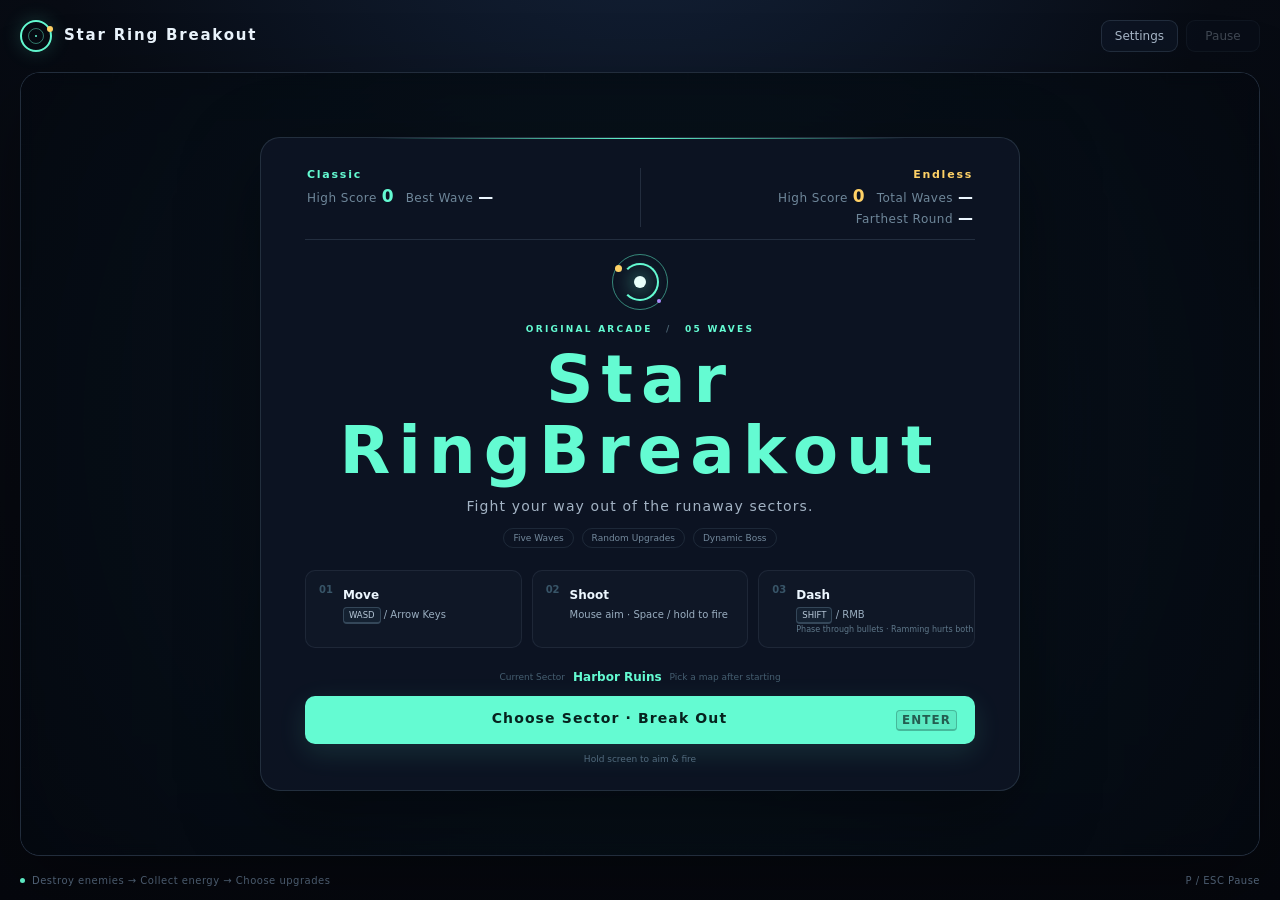
==== index.html @ 530b7b43 "主页历史最高纪录移至顶部并分栏展示：经典与无尽最高分、最高波次、累计波次、最远关卡；补充波次记录与无尽最高分存储" ====
<!DOCTYPE html>
<html lang="zh-CN">
<head>
  <meta charset="UTF-8">
  <meta name="viewport" content="width=device-width, initial-scale=1.0, maximum-scale=1.0, user-scalable=no">
  <meta name="theme-color" content="#080d18">
  <meta name="description" content="星环突围：一款包含五波战斗、随机强化与首领战的原创网页街机游戏。">
  <title>星环突围</title>
  <link rel="stylesheet" href="style.css">
  <style>html:not(.i18n-ready) body{visibility:hidden}</style>
  <noscript><style>body{visibility:visible}</style></noscript>
  <script src="i18n.js" defer></script>
  <script src="game.js" defer></script>
</head>
<body>
  <div id="app">
    <header class="topbar">
      <div class="brand">
        <button id="home-btn" class="brand-mark" type="button" aria-label="返回主页" title="返回主页" data-en-aria="Home" data-en-title="Home"><i aria-hidden="true"></i></button>
        <div>
          <strong data-en="Star Ring Breakout">星环突围</strong>
          <span data-en="">STAR RING BREAKOUT</span>
        </div>
      </div>
      <div class="top-actions">
        <button id="settings-btn" class="utility-btn" type="button" aria-label="打开设置" data-en="Settings" data-en-aria="Open settings">设置</button>
        <button id="pause-btn" class="utility-btn" type="button" disabled data-en="Pause">暂停</button>
      </div>
    </header>

    <main id="game-shell">
      <canvas id="game-canvas" aria-label="星环突围游戏区域" data-en-aria="Star Ring Breakout game area"></canvas>
      <div class="screen-vignette" aria-hidden="true"></div>

      <section id="hud" class="hud" hidden aria-label="游戏状态" data-en-aria="Game status">
        <div class="hud-top">
          <div class="hud-block health-block">
            <div class="hud-line"><span data-en="Hull Integrity">船体完整度</span><strong id="hp-text">100 / 100</strong></div>
            <div class="meter hp-meter"><i id="hp-fill"></i></div>
          </div>
          <div class="hud-block wave-block">
            <div class="hud-line"><strong id="wave-label">第 1 波</strong><span id="wave-detail">12 个目标</span></div>
            <div class="meter wave-meter"><i id="wave-fill"></i></div>
          </div>
          <div class="hud-block score-block">
            <span data-en="Score">当前得分</span>
            <strong id="score-value">0</strong>
          </div>
        </div>

        <div class="xp-row">
          <span id="level-label">同步等级 1</span>
          <div class="meter xp-meter"><i id="xp-fill"></i></div>
          <span id="xp-text">0 / 10</span>
        </div>

        <div id="buff-bar" class="buff-bar" aria-label="临时强化" data-en-aria="Timed boosts">
          <span data-buff="shield" hidden><i></i><b data-en="Energy Shield">能量护盾</b><small>6.0</small></span>
          <span data-buff="double" hidden><i></i><b data-en="Double Fire">双倍火力</b><small>5.0</small></span>
          <span data-buff="storm" hidden><i></i><b data-en="Bullet Storm">弹幕风暴</b><small>8.0</small></span>
          <span data-buff="engine" hidden><i></i><b data-en="Overclock Engine">超频引擎</b><small>6.0</small></span>
          <span data-buff="magnet" hidden><i></i><b data-en="Gravity Core">引力核心</b><small>8.0</small></span>
          <span data-buff="slow" hidden><i></i><b data-en="Time Dilation">时间滞缓</b><small>5.0</small></span>
        </div>

        <div id="boss-hud" class="boss-hud" hidden>
          <div class="hud-line"><strong data-en="Ring Warden">星环监管者</strong><span id="boss-hp-text">1300 / 1300</span></div>
          <div class="meter boss-meter"><i id="boss-fill"></i></div>
        </div>

        <div id="combo" class="combo" hidden>
          <strong id="combo-value">2 连击</strong>
          <span id="combo-multiplier">得分 ×1.05</span>
        </div>

        <div id="announcement" class="announcement" hidden>
          <strong id="announcement-title">第 1 波</strong>
          <span id="announcement-subtitle">清除所有敌对单位</span>
        </div>

        <div id="powerup-toast" class="powerup-toast" hidden>能量护盾 · 6 秒</div>

        <div class="dash-panel">
          <div class="hud-line"><span data-en="Phase Dash">相位冲刺</span><strong id="dash-state">就绪</strong></div>
          <div class="meter dash-meter"><i id="dash-fill"></i></div>
          <small data-en="SHIFT / RMB · Ramming hurts both">SHIFT / 右键 · 撞敌双方扣血</small>
        </div>

        <div class="minimap" aria-label="当前星域小地图" data-en-aria="Sector minimap">
          <div><span id="minimap-name">星港残骸</span><small>2400 × 1600</small></div>
          <canvas id="minimap-canvas" width="168" height="112"></canvas>
        </div>
      </section>

      <div id="touch-controls" class="touch-controls">
        <div id="joystick" class="joystick" aria-label="移动摇杆" data-en-aria="Move stick"><i id="joystick-knob"></i></div>
        <button id="mobile-dash" class="mobile-dash" type="button"><span data-en="Dash">冲刺</span><small id="mobile-dash-time">就绪</small></button>
      </div>

      <div id="menu-overlay" class="overlay menu-overlay">
        <section class="panel menu-panel">
          <div class="menu-records" role="group" aria-label="历史最高纪录" data-en-aria="All-time records">
            <div class="menu-record-group">
              <span class="menu-record-mode" data-en="Classic">经典模式</span>
              <div class="menu-record-stats">
                <span class="menu-record-stat"><span data-en="High Score">最高分</span><strong id="menu-best-score">0</strong></span>
                <span class="menu-record-stat"><span data-en="Best Wave">最高波次</span><strong id="menu-best-wave">—</strong></span>
              </div>
            </div>
            <div class="menu-record-divider" aria-hidden="true"></div>
            <div class="menu-record-group endless">
              <span class="menu-record-mode" data-en="Endless">无尽模式</span>
              <div class="menu-record-stats">
                <span class="menu-record-stat"><span data-en="High Score">最高分</span><strong id="menu-endless-score">0</strong></span>
                <span class="menu-record-stat"><span data-en="Total Waves">累计波次</span><strong id="menu-endless-wave">—</strong></span>
                <span class="menu-record-stat"><span data-en="Farthest Round">最远关卡</span><strong id="menu-endless-round">—</strong></span>
              </div>
            </div>
          </div>
          <div class="menu-emblem" aria-hidden="true"><i></i><b></b></div>
          <p class="eyebrow">ORIGINAL ARCADE <span>/</span> 05 WAVES</p>
          <h1><span data-en="Star Ring">星环</span><span data-en="Breakout">突围</span></h1>
          <p class="tagline" data-en="Fight your way out of the runaway sectors.">在失控星域中，杀出一条回路。</p>
          <div class="feature-tags"><span data-en="Five Waves">五波进攻</span><span data-en="Random Upgrades">随机强化</span><span data-en="Dynamic Boss">动态首领</span></div>

          <div class="instructions">
            <div><b>01</b><section><strong data-en="Move">移动</strong><p><kbd>WASD</kbd> <span data-en="/ Arrow Keys">/ 方向键</span></p></section></div>
            <div><b>02</b><section><strong data-en="Shoot">射击</strong><p data-en="Mouse aim · Space / hold to fire">鼠标瞄准 · 空格/按住射击</p></section></div>
            <div><b>03</b><section><strong data-en="Dash">冲刺</strong><p><kbd>SHIFT</kbd> <span data-en="/ RMB">/ 鼠标右键</span></p><small data-en="Phase through bullets · Ramming hurts both">穿越弹幕 · 撞敌双方扣血</small></section></div>
          </div>

          <p class="menu-map"><span data-en="Current Sector">当前星域</span> <strong id="menu-map-name">星港残骸</strong><span data-en="Pick a map after starting">开始后可以选择地图</span></p>
          <button id="start-btn" class="primary-btn" type="button"><span data-en="Choose Sector · Break Out">选择星域 · 开始突围</span><kbd>ENTER</kbd></button>
          <p class="menu-aim-hint" data-en="Hold screen to aim &amp; fire">按住屏幕瞄准射击</p>
        </section>
      </div>

      <div id="map-overlay" class="overlay map-overlay" hidden>
        <section class="panel map-panel">
          <div class="map-topbar">
            <div id="mode-toggle" class="mode-toggle" role="radiogroup" aria-label="游戏模式" data-en-aria="Game mode">
              <div class="mode-option" role="radio" aria-checked="true" tabindex="0" data-mode="classic">
                <span class="mode-name" data-en="Classic">经典模式</span>
              </div>
              <div class="mode-option" role="radio" aria-checked="false" tabindex="0" data-mode="endless">
                <span class="mode-name" data-en="Endless">无尽模式</span>
                <button id="endless-gear-btn" class="gear-btn" type="button" aria-label="无尽模式设置" title="无尽模式设置" data-en-aria="Endless mode settings" data-en-title="Endless mode settings">⚙</button>
              </div>
            </div>
          </div>
          <p class="eyebrow">SELECT SECTOR</p>
          <h2 data-en="Choose Sector">选择星域</h2>
          <p class="panel-subtitle" data-en="Different terrain and hazards — waves and upgrades stay the same">地形与危险机制不同，波次与强化规则一致</p>
          <div id="map-cards" class="map-cards"></div>
          <div class="map-actions">
            <button id="map-back-btn" class="secondary-btn" type="button" data-en="Back">返回</button>
            <button id="map-start-btn" class="primary-btn" type="button" data-en="Enter Sector">进入星域</button>
          </div>
        </section>
      </div>

      <div id="endless-settings-overlay" class="overlay endless-settings-overlay" hidden>
        <section class="panel compact-panel settings-panel" role="dialog" aria-modal="true" aria-labelledby="endless-settings-title">
          <p class="eyebrow">ENDLESS CONFIG</p>
          <h2 id="endless-settings-title" data-en="Endless Mode Settings">无尽模式设置</h2>
          <p class="panel-subtitle" data-en="Rules for endless rounds">无尽模式的关卡规则</p>
          <p id="endless-map-note" class="endless-map-note" data-en="Endless mode: the selected map is round 1; later rounds follow the gear settings.">无尽模式：选中的地图作为第 1 关，之后的关卡按齿轮设置决定。</p>
          <div class="setting-row stacked">
            <div><strong data-en="Map per Round">每关地图</strong><small data-en="How the sector is chosen for each round">每关星域的选择方式</small></div>
            <div id="endless-map-toggle" class="segmented" role="radiogroup" aria-label="每关地图" data-en-aria="Map per round">
              <button type="button" role="radio" aria-checked="true" data-endless-map="random" data-en="Random">每关随机</button>
              <button type="button" role="radio" aria-checked="false" data-endless-map="cycle" data-en="Cycle">按序轮换</button>
              <button type="button" role="radio" aria-checked="false" data-endless-map="fixed" data-en="Fixed">全程固定</button>
            </div>
          </div>
          <div class="setting-row stacked">
            <div><strong data-en="Enemy Scaling">怪物增幅</strong><small data-en="Multiplied onto enemy HP and speed every round">每关对怪物血量与速度的加成</small></div>
            <div id="endless-scale-toggle" class="segmented" role="radiogroup" aria-label="怪物增幅" data-en-aria="Enemy scaling">
              <button type="button" role="radio" aria-checked="false" data-endless-scale="15" data-en="Mild +15%/+4%">温和 +15%/+4%</button>
              <button type="button" role="radio" aria-checked="true" data-endless-scale="20" data-en="Standard +20%/+6%">标准 +20%/+6%</button>
              <button type="button" role="radio" aria-checked="false" data-endless-scale="25" data-en="Brutal +25%/+8%">凶悍 +25%/+8%</button>
            </div>
          </div>
          <div class="setting-row stacked">
            <div><strong data-en="Boss">首领</strong><small data-en="Whether the round-5 Warden appears every round">第5波监管者是否每关出现</small></div>
            <div id="endless-boss-toggle" class="segmented" role="radiogroup" aria-label="首领" data-en-aria="Boss">
              <button type="button" role="radio" aria-checked="true" data-endless-boss="every" data-en="Every Round">每关都打</button>
              <button type="button" role="radio" aria-checked="false" data-endless-boss="first" data-en="First Round Only">仅第1关</button>
            </div>
          </div>
          <p class="endless-best"><span data-en="Farthest Round">最远抵达</span><strong id="endless-best-round">—</strong></p>
          <button id="endless-settings-close-btn" class="primary-btn" type="button" data-en="Done">完成</button>
        </section>
      </div>

      <div id="upgrade-overlay" class="overlay" hidden>
        <section class="panel upgrade-panel">
          <p class="eyebrow">ENERGY SYNCHRONIZED</p>
          <h2 data-en="Choose an Upgrade">选择一项强化</h2>
          <p class="panel-subtitle" data-en="Combat paused — build your way out">战斗已暂停，构筑你的突围方式</p>
          <div id="upgrade-cards" class="upgrade-cards"></div>
        </section>
      </div>

      <div id="pause-overlay" class="overlay" hidden>
        <section class="panel compact-panel">
          <p class="eyebrow">SYSTEM SUSPENDED</p>
          <h2 data-en="Sector Suspended">星域已暂停</h2>
          <p class="panel-subtitle" data-en="Take a breath, resume anytime.">稍作整顿，随时继续。</p>
          <button id="resume-btn" class="primary-btn" type="button" data-en="Resume">继续战斗</button>
          <button id="pause-menu-btn" class="secondary-btn" type="button" data-en="Main Menu">返回主页</button>
        </section>
      </div>

      <div id="settings-overlay" class="overlay settings-overlay" hidden>
        <section class="panel compact-panel settings-panel" role="dialog" aria-modal="true" aria-labelledby="settings-title">
          <p class="eyebrow">SYSTEM SETTINGS</p>
          <h2 id="settings-title" data-en="Settings">设置</h2>
          <p class="panel-subtitle" data-en="Tune your experience, or read the control and map guide.">调整游戏体验，或查看操作与地图指南。</p>
          <div class="setting-row stacked">
            <div><strong data-en="Appearance">外观</strong><small data-en="Interface visual style">界面视觉风格</small></div>
            <div id="settings-look-toggle" class="segmented" role="radiogroup" aria-label="游戏外观" data-en-aria="Game appearance">
              <button type="button" role="radio" aria-checked="true" data-look="classic" data-en="Classic">经典</button>
              <button type="button" role="radio" aria-checked="false" data-look="67">67</button>
            </div>
          </div>
          <div class="setting-row stacked">
            <div><strong data-en="Sound">声音</strong><small data-en="Combat sound effects &amp; cues">战斗音效与提示音</small></div>
            <div id="settings-sound-toggle" class="segmented" role="radiogroup" aria-label="游戏声音" data-en-aria="Game sound">
              <button type="button" role="radio" aria-checked="false" data-sound-mode="none" data-en="None">无</button>
              <button type="button" role="radio" aria-checked="true" data-sound-mode="standard" data-en="Standard">标准</button>
              <button type="button" role="radio" aria-checked="false" data-sound-mode="67">67</button>
            </div>
          </div>
          <div class="setting-row">
            <div><strong data-en="Auto-Fire">自动射击</strong><small data-en="Fire continuously toward the crosshair without holding">无需按住左键，朝准星方向持续开火</small></div>
            <button id="settings-auto-fire-toggle" class="sound-switch" type="button" role="switch" aria-checked="false" aria-label="自动射击" data-en-aria="Auto-fire"><i aria-hidden="true"></i><span>关闭</span></button>
          </div>
          <div class="setting-row">
            <div><strong data-en="Unlimited Mode">无上限模式</strong><small data-en="Remove level caps from all stackable upgrades">取消所有可叠加技能的上限</small></div>
            <button id="settings-unlimited-toggle" class="sound-switch" type="button" role="switch" aria-checked="false" aria-label="无上限模式" data-en-aria="Unlimited mode"><i aria-hidden="true"></i><span>关闭</span></button>
          </div>
          <div class="setting-row">
            <div><strong data-en="Language">语言</strong><small data-en="Interface language">界面显示语言</small></div>
            <button id="settings-lang-toggle" class="lang-btn" type="button" aria-label="切换语言" data-en-aria="Toggle language"><span id="settings-lang-label">English</span></button>
          </div>
          <div class="setting-row">
            <div><strong data-en="Battle Background">战斗背景</strong><small data-en="Upload your own photo as the background during battle">上传自己的照片作为战斗时的背景</small></div>
            <div class="file-actions">
              <button id="bg-upload-btn" class="file-btn" type="button" data-en="Upload Image">上传图片</button>
              <button id="bg-clear-btn" class="file-btn subtle" type="button" data-en="Clear" hidden>清除</button>
              <input id="bg-file-input" type="file" accept="image/*" hidden>
            </div>
          </div>
          <div class="setting-row">
            <div><strong data-en="Background Music">背景音乐</strong><small data-en="Upload your own music to loop in the background">上传自己的音乐作为背景循环播放</small></div>
            <div class="file-actions">
              <button id="bgm-upload-btn" class="file-btn" type="button" data-en="Upload Music">上传音乐</button>
              <button id="bgm-clear-btn" class="file-btn subtle" type="button" data-en="Clear" hidden>清除</button>
              <span id="bgm-file-name" class="file-name"></span>
              <input id="bgm-file-input" type="file" accept="audio/*" hidden>
            </div>
          </div>
          <button id="help-btn" class="settings-help-btn" type="button"><div><strong data-en="Controls &amp; Map Help">操作与地图帮助</strong><small data-en="View controls and map guides">查看操作方法与各地图指南</small></div><span class="row-arrow" aria-hidden="true">›</span></button>
          <button id="settings-close-btn" class="primary-btn" type="button" data-en="Done">完成</button>
        </section>
      </div>

      <div id="help-overlay" class="overlay help-overlay" hidden>
        <section class="panel help-panel" role="dialog" aria-modal="true" aria-labelledby="help-title">
          <header class="help-header">
            <div><p class="eyebrow">FIELD MANUAL</p><h2 id="help-title" data-en="Controls &amp; Map Help">操作与地图帮助</h2></div>
            <button id="help-close-btn" class="help-close-btn" type="button" aria-label="返回设置" data-en-aria="Back to settings">×</button>
          </header>
          <p class="panel-subtitle" data-en="Click an entry to expand or collapse it; each map can be viewed separately.">点击条目展开或收起，各地图可分别查看。</p>
          <div class="help-content">
            <details class="help-general">
              <summary><span><strong data-en="General Controls">总操作帮助</strong><small data-en="Move, shoot, dash, grow, clear">移动、射击、冲刺、成长与通关</small></span></summary>
              <div class="help-body">
                <section class="help-section">
                  <h3 data-en="Basic Controls">基本操作</h3>
                  <ul class="help-controls">
                    <li><kbd>WASD</kbd><span><strong data-en="Move">移动</strong><small data-en="Move with WASD or the arrow keys.">使用 WASD 或方向键控制飞船移动。</small></span></li>
                    <li><kbd data-en="Mouse / Space">鼠标 / 空格</kbd><span><strong data-en="Aim &amp; Shoot">瞄准与射击</strong><small data-en="Move the mouse to aim, hold the left button or Space to fire.">移动鼠标瞄准，按住鼠标左键或空格持续射击。</small></span></li>
                    <li><kbd>SHIFT</kbd><span><strong data-en="Phase Dash">相位冲刺</strong><small data-en="Press Shift or right-click to dash. While dashing you pass through enemy bullets; ramming an enemy hurts you both.">按 Shift 或鼠标右键冲刺。冲刺期间可以穿越敌方弹幕；撞到敌人时，双方都会受到伤害。</small></span></li>
                    <li><kbd>P / ESC</kbd><span><strong data-en="Pause">暂停</strong><small data-en="Pause or resume the game.">暂停或继续游戏。</small></span></li>
                    <li><kbd data-en="Touch">触屏</kbd><span><strong data-en="Touch Controls">触屏操作</strong><small data-en="Use the left stick to move and the right button to dash. Hold the game area to fire toward your finger, drag to aim, and release to stop.">使用左侧摇杆移动，点击右侧按钮冲刺。按住游戏画面朝触点持续射击，拖动手指调整方向，松手停止。</small></span></li>
                  </ul>
                </section>
                <section class="help-section">
                  <h3 data-en="Combat &amp; Growth">战斗与成长</h3>
                  <p data-en="Destroying enemies grants score and drops energy. Collect energy to raise your sync level; each level-up lets you pick one of three upgrades.">击毁敌人可以获得得分，并掉落能量。收集能量提升同步等级，每次升级都可以从三项强化中选择一项。</p>
                  <p data-en="Chained kills raise your combo score multiplier. The multiplier resets when the combo breaks.">连续击毁敌人可以提高连击得分倍率。连击中断后，倍率会重新计算。</p>
                  <p data-en="Boost points on the map grant timed boosts. After pickup, the remaining time shows in the boost bar above.">地图中的强化点会提供限时强化。拾取后，剩余时间显示在屏幕上方的强化栏中。</p>
                  <p data-en="After each normal wave, your hull repairs 20 points, up to the hull maximum.">每清理完一个普通波次，船体会修复 20 点，但不会超过船体完整度上限。</p>
                </section>
                <section class="help-section">
                  <h3 data-en="Pause &amp; Settings">暂停与设置</h3>
                  <p data-en="The Settings button in the top-right corner lets you toggle sound, auto-fire, language, or open this manual. Opening settings or help during a fight pauses the game.">点击右上角的“设置”按钮，可以开关声音、自动射击、语言或打开本帮助面板。游戏中打开设置或帮助时，战斗会自动暂停。</p>
                </section>
                <section class="help-section">
                  <h3 data-en="Winning">通关目标</h3>
                  <p data-en="Clear the first four waves to enter the final boss arena.">清除前四波敌人后，将进入最终首领关。</p>
                  <p data-en="In the final arena, you must destroy the Ring Warden AND every remaining or incoming enemy. Clear all targets to break out.">最终关中，不仅要击毁“星环监管者”，还要消灭所有剩余及待生成的敌人。全部目标清除后即可突围成功。</p>
                </section>
              </div>
            </details>

            <details class="help-map help-endless">
              <summary><span><strong data-en="Endless Mode">无尽模式</strong><small data-en="Round rules and gear configuration">关卡规则与齿轮设置说明</small></span></summary>
              <div class="help-body">
                <section class="help-section">
                  <h3 data-en="Entering Endless Mode">进入无尽模式</h3>
                  <p data-en="On the sector select screen, use the mode buttons in the top-left corner to switch between Classic and Endless mode. The gear inside the Endless button opens its settings.">在选择星域界面，用左上角的模式按钮在经典模式与无尽模式之间切换；无尽模式按钮内的齿轮可以打开无尽设置。</p>
                  <p data-en="The map you select is round 1; later rounds follow the map rule in the gear settings.">选中的地图作为第 1 关，之后的关卡按齿轮设置中的规则决定。</p>
                </section>
                <section class="help-section">
                  <h3 data-en="Gear Settings">齿轮设置</h3>
                  <p data-en="Map per round: a random sector every round, cycle through all sectors in order, or stay on the selected map.">每关地图：每关随机 / 按序轮换 / 全程使用选中地图。</p>
                  <p data-en="Enemy scaling: enemy HP multiplies by Mild +15%, Standard +20%, or Brutal +25% each round. Enemy speed starts at Mild +4%, Standard +6%, or Brutal +8% and rises +0.5% each round without limit, compounding every round.">怪物增幅：每过一关，怪物血量按 温和 +15%、标准 +20% 或 凶悍 +25% 相乘累计；速度加成起始为 温和 +4%、标准 +6% 或 凶悍 +8%，每过一轮再 +0.5%，无限增长，逐轮相乘累计。</p>
                  <p data-en="Boss: the round-5 Warden appears every round, or only in round 1.">首领：第 5 波的星环监管者每关都出现，或仅第 1 关出现。</p>
                </section>
                <section class="help-section">
                  <h3 data-en="Round Rules">关卡规则</h3>
                  <p data-en="Clearing a round repairs 40 hull, never above the hull maximum. Upgrades, level, and score all carry over, and enemy debris left on the field stays too.">每通过一关，船体回复 40 点，但不会超过船体上限；强化、等级与分数全部保留，场上残留的敌人残骸也会保留。</p>
                  <p data-en="On defeat, your farthest round is recorded. Every new run starts from round 1.">死亡后记录最远抵达的关数，重新开始永远从第 1 关打起。</p>
                </section>
              </div>
            </details>

            <details class="help-map help-dex">
              <summary><span><strong data-en="Enemy Guide">敌人图鉴</strong><small data-en="Real appearance of each enemy in Classic and 67 looks">各敌人在经典与 67 外观下的真实样子</small></span></summary>
              <div class="help-body">
                <p data-en="The look setting only changes visuals: Classic uses geometric shapes; the 67 look swaps the player, bullets, and most enemies (red minion, Shooter, Dasher, Splitter, Mite) for cartoon art, with matching HP bar colors. The Prism Beast and the boss keep their Classic shapes in both looks.">外观只改变画面风格：经典模式为几何图形；67 外观会把玩家、弹丸以及大部分敌人（红色小怪、射手、突袭者、分裂者、迷你怪）换成卡通造型，血条颜色也随之变化。棱镜兽与首领在两种外观下保持不变。</p>
                <div class="dex-entry">
                  <h3 data-en="Pursuer — the red minion">追击者 · 红色小怪</h3>
                  <div class="dex-visuals">
                    <figure><canvas class="dex-canvas" width="76" height="76" data-enemy="chaser" aria-label="追击者经典外观" data-en-aria="Pursuer classic look"></canvas><figcaption data-en="Classic">经典外观</figcaption></figure>
                    <figure><img class="dex-img" src="assets/images/小怪嘟嘟/1.png" alt="嘟嘟" loading="lazy"><figcaption data-en="67 look">67 外观</figcaption></figure>
                  </div>
                  <p data-en="Classic look: a slowly spinning red square that closes in and rams you.">经典外观：缓慢自转的红色方块，追近后直接撞击。</p>
                  <p data-en="67 look: called “Dudu” — a cute yellow cartoon creature on a white square card that sways gently side to side. Each one randomly picks one of three poses.">67 外观：名为“嘟嘟”，白底方图上的黄色卡通小怪兽，左右轻轻摇摆；每只随机从三种形态中选一种。</p>
                </div>
                <div class="dex-entry">
                  <h3 data-en="Shooter">射手</h3>
                  <div class="dex-visuals">
                    <figure><canvas class="dex-canvas" width="76" height="76" data-enemy="shooter" aria-label="射手经典外观" data-en-aria="Shooter classic look"></canvas><figcaption data-en="Classic">经典外观</figcaption></figure>
                    <figure><img class="dex-img" src="assets/images/射击者/射击者.png" alt="射手 67 外观" loading="lazy"><figcaption data-en="67 look">67 外观</figcaption></figure>
                  </div>
                  <p data-en="Classic look: a yellow hexagon with a gun barrel that fires aimed shots from a distance.">经典外观：黄色六边形带炮管，在远处朝你射击。</p>
                  <p data-en="67 look: a cartoon sprite that always rotates to face its aim; its bullets are yellow (#EFE950) and its HP bar is red.">67 外观：卡通造型图，始终朝着射击方向旋转；弹丸为 #EFE950 黄色，血条为红色。</p>
                </div>
                <div class="dex-entry">
                  <h3 data-en="Dasher">突袭者</h3>
                  <div class="dex-visuals">
                    <figure><canvas class="dex-canvas" width="76" height="76" data-enemy="dasher" aria-label="突袭者经典外观" data-en-aria="Dasher classic look"></canvas><figcaption data-en="Classic">经典外观</figcaption></figure>
                    <figure><img class="dex-img" src="assets/images/冲刺者/冲刺突袭者正常.png" alt="突袭者 67 外观（正常）" loading="lazy"><figcaption data-en="67 look — normal">67 外观 · 正常</figcaption></figure>
                    <figure><img class="dex-img" src="assets/images/冲刺者/冲次突袭者冲刺.png" alt="突袭者 67 外观（冲刺）" loading="lazy"><figcaption data-en="67 look — dashing">67 外观 · 冲刺</figcaption></figure>
                  </div>
                  <p data-en="Classic look: an orange triangle that telegraphs its aim, then charges in a straight line.">经典外观：橙色三角，先瞄准预警，随后直线冲刺撞击。</p>
                  <p data-en="67 look: a cartoon sprite that switches to a different picture while telegraphing and dashing, always facing its target; its HP bar is white.">67 外观：卡通造型图，正常追踪与预备冲刺、冲刺时使用不同的图片，朝向始终对着目标方向；血条为白色。</p>
                </div>
                <div class="dex-entry">
                  <h3 data-en="Splitter">分裂者</h3>
                  <div class="dex-visuals">
                    <figure><canvas class="dex-canvas" width="76" height="76" data-enemy="splitter" aria-label="分裂者经典外观" data-en-aria="Splitter classic look"></canvas><figcaption data-en="Classic">经典外观</figcaption></figure>
                    <figure><img class="dex-img" src="assets/images/分裂者/大.png" alt="分裂者 67 外观" loading="lazy"><figcaption data-en="67 look">67 外观</figcaption></figure>
                  </div>
                  <p data-en="Classic look: a blue hexagon that splits into two fast mites when destroyed.">经典外观：蓝色六边形，被击毁后分裂出两只迷你怪。</p>
                  <p data-en="67 look: a large cartoon sprite with a yellow HP bar.">67 外观：卡通大图，血条为黄色。</p>
                </div>
                <div class="dex-entry">
                  <h3 data-en="Mite">迷你怪</h3>
                  <div class="dex-visuals">
                    <figure><canvas class="dex-canvas" width="76" height="76" data-enemy="mite" aria-label="迷你怪经典外观" data-en-aria="Mite classic look"></canvas><figcaption data-en="Classic">经典外观</figcaption></figure>
                    <figure><img class="dex-img" src="assets/images/分裂者/小.png" alt="迷你怪 67 外观" loading="lazy"><figcaption data-en="67 look">67 外观</figcaption></figure>
                  </div>
                  <p data-en="Classic look: a tiny, very fast blue square that swarms you in numbers.">经典外观：速度极快的蓝色小方块，常成群扑来。</p>
                  <p data-en="67 look: a small cartoon sprite matching the Splitter's style.">67 外观：卡通小图，与分裂者风格一致。</p>
                </div>
                <div class="dex-entry">
                  <h3 data-en="Prism Beast">棱镜兽</h3>
                  <div class="dex-visuals">
                    <figure><canvas class="dex-canvas" width="76" height="76" data-enemy="prism" aria-label="棱镜兽经典外观" data-en-aria="Prism Beast classic look"></canvas><figcaption data-en="Classic look">经典外观</figcaption></figure>
                    <p class="dex-same" data-en="67 look: unchanged.">67 外观：与经典相同。</p>
                  </div>
                  <p data-en="Classic look: two same-sized silver four-pointed stars overlapping, rotating in opposite directions.">经典外观：两个相同大小的银色四角星重叠，反方向旋转。</p>
                  <p data-en="It appears at random during waves 1–4, wanders slowly, and never attacks on its own. It takes no damage; if hit by your attack or a Shooter's bullet, it instantly fires a map-wide laser toward the attacker, hurting everyone on the line — you for 18, enemies for 60. It vanishes on its own after 25–45 seconds (blinking near the end) and never blocks wave completion.">它在第 1~4 波不定时随机出现，缓慢游走，不会主动攻击。它不受任何伤害；被你的攻击或射手的弹丸打中后，会瞬间朝攻击者当时的方向发射全图激光，路径上所有角色都会受伤——玩家 18 点、敌人 60 点。它会在 25~45 秒后自己消失（消失前会闪烁），且不算清波目标。</p>
                </div>
                <div class="dex-entry">
                  <h3 data-en="Ring Warden — the final boss">星环监管者 · 最终首领</h3>
                  <div class="dex-visuals">
                    <figure><canvas class="dex-canvas" width="76" height="76" data-enemy="boss" aria-label="星环监管者经典外观" data-en-aria="Ring Warden classic look"></canvas><figcaption data-en="Classic look">经典外观</figcaption></figure>
                    <p class="dex-same" data-en="67 look: unchanged.">67 外观：与经典相同。</p>
                  </div>
                  <p data-en="Classic look: a huge red ring. It telegraphs its next attack, then fires radial bullet bursts, aimed fans, or a ring of shots while summoning pursuers.">经典外观：巨大的红色圆环。攻击前会蓄力预警，随后释放环形弹幕、定向弹幕，或发射弹环并召唤追击者。</p>
              </div>
            </details>

            <div class="help-map-list" aria-label="地图详细帮助" data-en-aria="Map details">
              <details class="help-map">
                <summary><span><strong data-en="Harbor Ruins">星港残骸</strong><small data-en="Static wreckage and cover">静态残骸与掩体</small></span></summary>
                <div class="help-body">
                  <h3 data-en="Map Features">地图特点</h3>
                  <p data-en="Four groups of static wreckage dot the harbor. Wreckage blocks ships, enemies, and bullets; there are no extra map-wide hazards.">星港中分布着四组静态残骸掩体。残骸会阻挡飞船、敌人和弹丸，没有额外的全场危险机制。</p>
                  <h3 data-en="Tips">应对提示</h3>
                  <p data-en="Use wreckage to block enemy bullets and keep distance from pursuers.">利用残骸阻挡敌方弹丸，并与追击敌人拉开距离。</p>
                  <p data-en="Your own bullets are also blocked. Reposition before firing so your shots don't keep hitting cover.">自己的弹丸同样会被残骸阻挡。射击前注意调整位置，避免火力一直落在掩体上。</p>
                </div>
              </details>

              <details class="help-map">
                <summary><span><strong data-en="Rotary Docks">回旋船坞</strong><small data-en="Three rings of rotating round obstacles">三圈旋转圆形障碍</small></span></summary>
                <div class="help-body">
                  <h3 data-en="Map Features">地图特点</h3>
                  <p data-en="Three independent rings of round obstacles rotate around the map center: inner 4, middle 5, outer 6.">三圈独立的圆形障碍物围绕地图中心旋转：内圈 4 个、中圈 5 个、外圈 6 个。</p>
                  <p data-en="The center stays open. The round obstacles block ships, enemies, and bullets; a boost point also orbits the map.">中心区域保持空旷。圆形障碍物会阻挡飞船、敌人和弹丸，另有一处强化点绕场移动。</p>
                  <h3 data-en="Tips">应对提示</h3>
                  <p data-en="Watch the rotation and gaps of the three rings, move through openings, and don't squeeze past an approaching obstacle.">观察三圈障碍物的旋转方向和间隙，顺着空隙转移，不要强行挤向正在接近的圆形障碍。</p>
                  <p data-en="The open center lets you reposition, re-aim, or wait for the right moment to slip through.">中心区域没有障碍物，可以用来调整位置、重新瞄准或等待合适的穿行时机。</p>
                </div>
              </details>

              <details class="help-map">
                <summary><span><strong data-en="Furnace Core">熔炉核心</strong><small data-en="Map-wide blasts and insulated platforms">全图喷射与隔热平台</small></span></summary>
                <div class="help-body">
                  <h3 data-en="Map Features">地图特点</h3>
                  <p data-en="Six vents activate in turns. Each flashes a 6-second warning before blasting the whole map — the closer you stand to the vent, the harder it hits. Insulated platforms resist the blast.">六个喷口会轮流启动。喷口启动前会进行 6 秒闪烁预警，随后对全图造成喷射伤害，离喷口越近伤害越高。地图中的隔热安全平台可以抵挡全图喷射。</p>
                  <h3 data-en="Tips">应对提示</h3>
                  <p data-en="When you see the warning and countdown, get onto an insulated platform before the blast starts.">看到喷口预警和倒计时后，尽快进入隔热安全平台，不要等到喷射开始才转移。</p>
                  <p data-en="You can fight outside, but watch for the next warning. Platforms only block blast damage — enemy attacks still hurt.">平台外仍可进行战斗，但要留意下一次喷射的预警。平台内只能抵挡喷射伤害，不能免疫敌人的攻击。</p>
                </div>
              </details>

              <details class="help-map">
                <summary><span><strong data-en="Gravity Wells">重力井</strong><small data-en="Gravity pull, bent trajectories, and portals">引力牵引、弹道弯折与传送门</small></span></summary>
                <div class="help-body">
                  <h3 data-en="Map Features">地图特点</h3>
                  <p data-en="Four wells constantly pull nearby ships and enemies and bend bullet paths. Portals link opposite corners for quick travel.">四口引力井会持续牵引附近的飞船和敌人，并改变弹丸的飞行轨迹。地图中的传送门连接对角区域，可以帮助快速转移。</p>
                  <h3 data-en="Tips">应对提示</h3>
                  <p data-en="Staying away from wells keeps movement and aim stable; close in, correct your course and aim early.">远离引力井时更容易保持移动和弹道稳定；靠近后，要提前修正移动方向与瞄准位置。</p>
                  <p data-en="Use the pull to redirect enemy chases, or take a portal to escape an encirclement.">利用引力牵引改变敌人的追击路线，也可以使用传送门迅速脱离包围。</p>
                </div>
              </details>

              <details class="help-map">
                <summary><span><strong data-en="Storm Lane">风暴航道</strong><small data-en="Conveyor belts and sweeping energy walls">传送带与横扫能量墙</small></span></summary>
                <div class="help-body">
                  <h3 data-en="Map Features">地图特点</h3>
                  <p data-en="Belts constantly push ships caught in them, in different directions per zone. Energy walls sweep the map on a schedule — watch for the warning.">传送带会持续推动位于其中的飞船，不同区域的方向不同。能量墙会定期横扫地图，出现预警后应尽早准备应对。</p>
                  <h3 data-en="Tips">应对提示</h3>
                  <p data-en="Mind the extra push from belts so you aren't shoved into enemies or hazards.">移动时注意传送带带来的额外推力，避免被推入敌人或危险区域。</p>
                  <p data-en="Phase dash passes safely through energy walls. Touching them normally hurts and knocks you back.">使用相位冲刺可以安全穿越能量墙。普通接触会受到伤害并被击退。</p>
                </div>
              </details>

              <details class="help-map">
                <summary><span><strong data-en="Neon Matrix">霓虹矩阵</strong><small data-en="Energized rows/columns and safe cells">通电行列与安全格</small></span></summary>
                <div class="help-body">
                  <h3 data-en="Map Features">地图特点</h3>
                  <p data-en="The matrix picks a random row and column, warns briefly, then energizes them. Standing in them hurts. Boosts spawn in safe cells; there is no traditional cover.">矩阵会随机选择一行和一列，经过短暂预警后通电。处于通电区域会受到伤害。强化会在安全格中刷新，地图没有传统掩体。</p>
                  <h3 data-en="Tips">应对提示</h3>
                  <p data-en="Watch the row/column warnings and move to safe cells early; avoid the crossing point.">观察行列预警，提前移动到未被选中的安全格，不要停留在交叉位置。</p>
                  <p data-en="Energized zones hurt enemies too — reposition to lure them in.">通电区域同样会伤害敌人，可以调整位置，引导敌人进入通电行列。</p>
                </div>
              </details>

              <details class="help-map help-boss-map">
                <summary><span><strong data-en="Ring Core">星环之核</strong><small data-en="Final boss, arena laser, and win conditions">最终首领、全图激光与获胜条件</small></span></summary>
                <div class="help-body">
                  <h3 data-en="Arena Features">关卡特点</h3>
                  <p data-en="The final arena. You face the Ring Warden, a steady stream of normal enemies, and pursuers the Warden summons.">这里是最终首领关。需要面对“星环监管者”、陆续生成的普通敌人，以及首领召唤的追击单位。</p>
                  <p data-en="The arena periodically fires a map-wide laser — an arena mechanic, not the Warden's own shot. It warns while charging; stand inside a golden platform to avoid the damage.">场地会定期触发全图激光。激光属于竞技场机制，并非由首领直接发射。激光充能时会显示预警，站在金色防御平台内可以躲避伤害。</p>
                  <h3 data-en="Win Conditions">获胜条件</h3>
                  <p data-en="Destroying the Warden doesn't clear other enemies or end the fight. You must destroy the Warden AND every remaining or incoming enemy to break out.">击毁首领不会自动清除其他敌人，也不会立即获胜。必须击毁首领，并消灭所有剩余及待生成的敌人，才能完成突围。</p>
                  <h3 data-en="Tips">应对提示</h3>
                  <p data-en="During the laser warning, get to a golden platform while watching the enemy swarm. After the Warden falls, keep clearing the rest until “SECTOR CLEARED” appears.">激光预警期间优先前往金色防御平台，同时注意敌人的围攻。首领被击毁后，根据目标提示继续清理剩余敌人，直到显示“星域已清理”。</p>
                </div>
              </details>
            </div>
          </div>
          <button id="help-back-btn" class="secondary-btn help-back-btn" type="button" data-en="Back to Settings">返回设置</button>
        </section>
      </div>

      <div id="loading-overlay" class="loading-overlay" hidden>
        <div class="loading-box">
          <div class="loading-spinner" aria-hidden="true"></div>
          <p class="loading-text"><span data-en="Loading sounds…">正在加载音效…</span></p>
        </div>
      </div>

      <div id="result-overlay" class="overlay" hidden>
        <section class="panel result-panel">
          <p id="result-eyebrow" class="eyebrow">SIGNAL LOST</p>
          <h2 id="result-title">突围失败</h2>
          <p id="result-subtitle" class="panel-subtitle">星环仍在运转，再次挑战。</p>
          <div class="result-score"><span data-en="Score">本次得分</span><strong id="result-score">0</strong><small id="new-best" hidden data-en="New Record">新纪录</small></div>
          <div class="result-stats">
            <div><span data-en="Kills">击毁目标</span><strong id="result-kills">0</strong></div>
            <div><span data-en="Time">存活时间</span><strong id="result-time">00:00</strong></div>
            <div><span data-en="Sync Level">同步等级</span><strong id="result-level">1</strong></div>
          </div>
          <button id="restart-btn" class="primary-btn" type="button" data-en="Break Out Again">再次突围</button>
          <button id="menu-btn" class="secondary-btn" type="button" data-en="Main Menu">返回主界面</button>
        </section>
      </div>
    </main>

    <footer class="game-footer">
      <span><i class="mint-dot"></i><span data-en="Destroy enemies → Collect energy → Choose upgrades">击毁敌人 → 收集能量 → 选择强化</span></span>
      <span data-en="P / ESC Pause">P / ESC 暂停</span>
    </footer>
  </div>
  <div id="live-status" class="sr-only" aria-live="polite"></div>
  <script charset="UTF-8" id="LA_COLLECT" src="//sdk.51.la/js-sdk-pro.min.js" async onload="window.LA&&LA.init({id:'3RisH9y6dKrj6wRn',ck:'3RisH9y6dKrj6wRn'})"></script>
</body>
</html>
---- style.css ----
:root {
  color-scheme: dark;
  --bg: #070b13;
  --panel: rgba(13, 21, 36, 0.94);
  --line: rgba(156, 183, 211, 0.16);
  --text: #edf7ff;
  --muted: #8a9bb0;
  --mint: #64fbd2;
  --mint-dark: #143f3b;
  --gold: #ffd166;
  --danger: #ff6178;
  --violet: #ad8cff;
}

* { box-sizing: border-box; }
[hidden] { display: none !important; }
html, body { margin: 0; width: 100%; height: 100%; overflow: hidden; }
body {
  background: radial-gradient(circle at 50% -20%, #14233b 0, var(--bg) 48%, #05070d 100%);
  color: var(--text);
  font-family: Inter, "PingFang SC", "Microsoft YaHei", system-ui, sans-serif;
  -webkit-font-smoothing: antialiased;
  user-select: none;
}
button { font: inherit; }
button:focus-visible { outline: 2px solid var(--mint); outline-offset: 4px; }
button:disabled { opacity: 0.35; cursor: default; }

#app {
  width: min(100%, 1500px);
  height: 100dvh;
  margin: 0 auto;
  padding: 0 20px 14px;
  display: flex;
  flex-direction: column;
}
.topbar {
  min-height: 72px;
  display: flex;
  align-items: center;
  justify-content: space-between;
  gap: 20px;
}
.brand { display: flex; align-items: center; gap: 12px; }
.brand > div { display: flex; flex-direction: column; gap: 2px; }
.brand strong { font-size: 15px; letter-spacing: 0.12em; }
.brand span:not(.brand-mark) { color: #64768d; font-size: 8px; letter-spacing: 0.22em; }
.brand-mark {
  position: relative;
  flex-shrink: 0;
  width: 32px;
  height: 32px;
  padding: 0;
  border: 2px solid var(--mint);
  border-radius: 50%;
  background: transparent;
  cursor: pointer;
  box-shadow: 0 0 20px rgba(100, 251, 210, 0.18);
}
.brand-mark::before, .brand-mark::after {
  content: "";
  position: absolute;
  inset: 6px;
  border: 1px solid rgba(100, 251, 210, 0.45);
  border-radius: 50%;
}
.brand-mark::after { inset: 13px; background: var(--mint); border: 0; }
.brand-mark i {
  position: absolute;
  width: 6px;
  height: 6px;
  right: -3px;
  top: 4px;
  border-radius: 50%;
  background: var(--gold);
}
.top-actions { display: flex; gap: 8px; }
.utility-btn {
  min-width: 74px;
  padding: 8px 13px;
  border: 1px solid var(--line);
  border-radius: 9px;
  background: rgba(14, 23, 38, 0.72);
  color: #a9b8c9;
  font-size: 12px;
  cursor: pointer;
  transition: 160ms ease;
}
.utility-btn:not(:disabled):hover { color: var(--text); border-color: rgba(100, 251, 210, 0.45); }

#game-shell {
  position: relative;
  flex: 1;
  min-height: 0;
  overflow: hidden;
  border: 1px solid rgba(138, 168, 198, 0.2);
  border-radius: 20px;
  background: #080e19;
  box-shadow: 0 24px 80px rgba(0, 0, 0, 0.32), inset 0 0 80px rgba(19, 44, 66, 0.08);
  isolation: isolate;
}
#game-canvas { display: block; width: 100%; height: 100%; touch-action: none; }
body.game-active:not(.touch-mode) #game-canvas { cursor: none; }
.screen-vignette {
  position: absolute;
  inset: 0;
  pointer-events: none;
  box-shadow: inset 0 0 100px rgba(0, 0, 0, 0.38);
  z-index: 2;
}
.game-footer {
  min-height: 30px;
  display: flex;
  align-items: flex-end;
  justify-content: space-between;
  color: #586b81;
  font-size: 10px;
  letter-spacing: 0.05em;
}
.mint-dot { display: inline-block; width: 5px; height: 5px; margin: 0 7px 1px 0; border-radius: 50%; background: var(--mint); }

.hud { position: absolute; inset: 0; z-index: 3; pointer-events: none; }
.hud-top { position: absolute; top: 20px; left: 22px; right: 22px; display: grid; grid-template-columns: 1fr 1.15fr 1fr; gap: 24px; align-items: start; }
.hud-block { min-width: 0; }
.hud-line { display: flex; align-items: center; justify-content: space-between; gap: 10px; font-size: 11px; }
.hud-line span { color: var(--muted); }
.hud-line strong { font-size: 12px; letter-spacing: 0.03em; }
.health-block, .wave-block { padding-top: 4px; }
.meter { overflow: hidden; background: rgba(139, 161, 186, 0.13); border-radius: 20px; }
.meter i { display: block; width: 100%; height: 100%; border-radius: inherit; transform-origin: left center; transition: width 100ms linear; }
.hp-meter { height: 5px; margin-top: 9px; }
.hp-meter i { background: var(--mint); box-shadow: 0 0 12px rgba(100, 251, 210, 0.35); }
.hp-meter.low i { background: var(--danger); }
.wave-meter { height: 3px; margin-top: 9px; }
.wave-meter i { background: var(--gold); }
.score-block { display: flex; flex-direction: column; align-items: flex-end; }
.score-block span { color: var(--muted); font-size: 9px; letter-spacing: 0.12em; }
.score-block strong { margin-top: 1px; font-size: 26px; font-variant-numeric: tabular-nums; letter-spacing: 0.04em; }
.xp-row { position: absolute; top: 71px; left: 22px; right: 22px; display: flex; align-items: center; gap: 10px; color: #74899f; font-size: 9px; }
.xp-meter { height: 2px; flex: 1; }
.xp-meter i { background: var(--violet); }
#level-label { min-width: 64px; }
#xp-text { min-width: 42px; text-align: right; font-variant-numeric: tabular-nums; }
.boss-hud { position: absolute; top: 100px; left: 50%; width: min(440px, 60%); transform: translateX(-50%); }
.boss-hud .hud-line strong { color: #ff9aa9; letter-spacing: 0.12em; }
.boss-meter { height: 7px; margin-top: 8px; border: 1px solid rgba(255, 97, 120, 0.18); }
.boss-meter i { background: var(--danger); box-shadow: 0 0 16px rgba(255, 97, 120, 0.35); }
.combo { position: absolute; right: 24px; top: 112px; display: flex; flex-direction: column; align-items: flex-end; animation: pop-in 180ms ease-out; }
.combo strong { color: var(--gold); font-size: 24px; font-style: italic; }
.combo span { color: #a89668; font-size: 9px; }
.announcement { position: absolute; top: 26%; left: 50%; transform: translateX(-50%); display: flex; flex-direction: column; align-items: center; text-align: center; animation: announce-in 280ms ease-out; }
.announcement strong { font-size: clamp(28px, 4vw, 48px); letter-spacing: 0.18em; text-shadow: 0 0 30px rgba(100, 251, 210, 0.25); white-space: nowrap; }
.announcement span { margin-top: 8px; color: var(--mint); font-size: 11px; letter-spacing: 0.16em; }
.dash-panel { position: absolute; right: 22px; bottom: 20px; width: 180px; }
.dash-meter { height: 3px; margin-top: 8px; }
.dash-meter i { background: var(--mint); }
.dash-panel small { display: block; margin-top: 7px; color: #586f83; font-size: 8px; text-align: right; letter-spacing: 0.08em; }
.buff-bar { position: absolute; top: 91px; left: 22px; display: flex; flex-wrap: wrap; gap: 6px; max-width: 310px; }
.buff-bar > span { display: flex; align-items: center; gap: 5px; padding: 5px 7px; border: 1px solid rgba(141, 169, 190, 0.16); border-radius: 6px; background: rgba(8, 15, 25, 0.82); font-size: 9px; }
.buff-bar i { width: 5px; height: 5px; border-radius: 50%; background: currentColor; box-shadow: 0 0 8px currentColor; }
.buff-bar b { color: #b9c9d6; font-weight: 600; }
.buff-bar small { min-width: 20px; color: currentColor; font-size: 9px; font-variant-numeric: tabular-nums; }
.buff-bar [data-buff="shield"] { color: #64fbd2; }
.buff-bar [data-buff="double"] { color: #ffd166; }
.buff-bar [data-buff="storm"] { color: #ff8a65; }
.buff-bar [data-buff="engine"] { color: #65a9ff; }
.buff-bar [data-buff="magnet"] { color: #ad8cff; }
.buff-bar [data-buff="slow"] { color: #ff7eb6; }
.powerup-toast { position: absolute; left: 50%; bottom: 25px; transform: translateX(-50%); padding: 8px 14px; border: 1px solid rgba(100, 251, 210, 0.3); border-radius: 8px; background: rgba(8, 20, 28, 0.88); color: var(--mint); font-size: 11px; letter-spacing: 0.08em; animation: pop-in 160ms ease-out; }
.minimap { position: absolute; left: 20px; bottom: 18px; width: 180px; padding: 6px; border: 1px solid rgba(126, 158, 181, 0.2); border-radius: 9px; background: rgba(7, 13, 23, 0.82); }
.minimap > div { display: flex; align-items: center; justify-content: space-between; margin: 0 1px 5px; color: #8298aa; font-size: 8px; letter-spacing: 0.08em; }
.minimap small { color: #435d70; font-size: 7px; }
.minimap canvas { display: block; width: 168px; height: 112px; border: 1px solid rgba(100, 251, 210, 0.1); background: #080e19; }

.overlay {
  position: absolute;
  inset: 0;
  z-index: 10;
  display: flex;
  align-items: center;
  justify-content: center;
  padding: 28px;
  overflow: auto;
  background: rgba(4, 8, 15, 0.66);
  backdrop-filter: blur(8px);
  animation: fade-in 180ms ease-out;
}
.menu-overlay { background: radial-gradient(circle at 50% 45%, rgba(11, 29, 39, 0.52), rgba(4, 8, 15, 0.86)); }
.loading-overlay {
  position: absolute;
  inset: 0;
  z-index: 20;
  display: flex;
  align-items: center;
  justify-content: center;
  background: rgba(4, 8, 15, 0.72);
  backdrop-filter: blur(6px);
}
.loading-box { display: flex; flex-direction: column; align-items: center; gap: 16px; }
.loading-spinner {
  width: 38px;
  height: 38px;
  border: 3px solid rgba(100, 251, 210, 0.22);
  border-top-color: #64fbd2;
  border-radius: 50%;
  animation: loading-spin 0.9s linear infinite;
}
@keyframes loading-spin { to { transform: rotate(360deg); } }
.loading-text { margin: 0; color: #9db1c2; font-size: 13px; letter-spacing: 0.08em; }
.panel { width: min(100%, 680px); padding: 34px; border: 1px solid rgba(137, 173, 196, 0.18); border-radius: 20px; background: var(--panel); box-shadow: 0 24px 80px rgba(0, 0, 0, 0.4); text-align: center; }
.menu-panel { position: relative; width: min(100%, 760px); margin: auto; padding: 30px 44px 26px; overflow: hidden; }
.menu-panel::before { content: ""; position: absolute; left: 15%; right: 15%; top: 0; height: 1px; background: linear-gradient(90deg, transparent, var(--mint), transparent); }
.menu-emblem { position: relative; width: 56px; height: 56px; margin: 0 auto 14px; border: 1px solid rgba(100, 251, 210, 0.5); border-radius: 50%; animation: slow-spin 14s linear infinite; }
.menu-emblem::before { content: ""; position: absolute; inset: 8px; border: 2px solid var(--mint); border-left-color: transparent; border-radius: 50%; }
.menu-emblem::after { content: ""; position: absolute; inset: 21px; border-radius: 50%; background: #e8fffa; box-shadow: 0 0 20px var(--mint); }
.menu-emblem i { position: absolute; width: 7px; height: 7px; left: 2px; top: 10px; border-radius: 50%; background: var(--gold); }
.menu-emblem b { position: absolute; width: 4px; height: 4px; right: 6px; bottom: 6px; border-radius: 50%; background: var(--violet); }
.eyebrow { margin: 0 0 10px; color: var(--mint); font-size: 9px; font-weight: 700; letter-spacing: 0.25em; }
.eyebrow span { margin: 0 8px; color: #4b6372; }
h1 { margin: 0; font-size: clamp(42px, 6vw, 66px); line-height: 1.08; letter-spacing: 0.12em; }
h1 span { color: var(--mint); }
.tagline { margin: 12px 0 14px; color: #a3b3c4; font-size: 14px; letter-spacing: 0.08em; }
.feature-tags { display: flex; justify-content: center; gap: 8px; margin-bottom: 22px; }
.feature-tags span { padding: 4px 9px; border: 1px solid rgba(130, 158, 182, 0.15); border-radius: 20px; color: #73899c; font-size: 9px; }
.instructions { display: grid; grid-template-columns: repeat(3, 1fr); gap: 10px; margin: 0 0 22px; text-align: left; }
.instructions > div { display: flex; gap: 10px; min-width: 0; padding: 13px; border: 1px solid rgba(132, 158, 181, 0.12); border-radius: 10px; background: rgba(110, 146, 166, 0.035); }
.instructions b { color: #385568; font-size: 10px; }
.instructions section { min-width: 0; }
.instructions strong { font-size: 12px; }
.instructions p { margin: 6px 0 0; color: #9aaec0; font-size: 10px; white-space: nowrap; }
.instructions small { display: block; margin-top: 5px; color: #5f788a; font-size: 8px; white-space: nowrap; }
kbd { padding: 2px 5px; border: 1px solid #344759; border-bottom-width: 2px; border-radius: 4px; background: #142131; color: #b6c7d7; font-family: inherit; font-size: 0.85em; }
.primary-btn, .secondary-btn { width: 100%; border-radius: 10px; cursor: pointer; transition: transform 150ms ease, box-shadow 150ms ease, border-color 150ms ease; }
.primary-btn { min-height: 48px; padding: 0 18px; border: 0; background: var(--mint); color: #06221e; font-weight: 800; font-size: 14px; letter-spacing: 0.08em; box-shadow: 0 8px 28px rgba(100, 251, 210, 0.12); }
.primary-btn:hover { transform: translateY(-2px); box-shadow: 0 10px 34px rgba(100, 251, 210, 0.25); }
.primary-btn kbd { float: right; border-color: rgba(4, 40, 32, 0.25); background: rgba(4, 40, 32, 0.08); color: #245d50; }
.secondary-btn { min-height: 40px; margin-top: 9px; border: 1px solid var(--line); background: transparent; color: #8499ac; font-size: 12px; }
.secondary-btn:hover { border-color: #526b7d; color: var(--text); }
.menu-records {
  display: flex;
  align-items: stretch;
  gap: 18px;
  margin: 0 0 14px;
  padding: 0 2px 12px;
  border-bottom: 1px solid var(--line);
  text-align: left;
}
.menu-record-group { display: flex; flex: 1; flex-direction: column; gap: 5px; min-width: 0; }
.menu-record-group.endless { align-items: flex-end; text-align: right; }
.menu-record-mode { color: var(--mint); font-size: 11px; font-weight: 700; letter-spacing: 0.16em; }
.menu-record-group.endless .menu-record-mode { color: var(--gold); }
.menu-record-stats { display: flex; align-items: baseline; flex-wrap: wrap; gap: 3px 12px; }
.menu-record-group.endless .menu-record-stats { justify-content: flex-end; }
.menu-record-stat { display: inline-flex; align-items: baseline; gap: 5px; white-space: nowrap; }
.menu-record-stat > span { color: #6f879a; font-size: 12px; letter-spacing: 0.04em; }
.menu-record-stat strong { color: var(--text); font-size: 15px; font-variant-numeric: tabular-nums; }
#menu-best-score, #menu-endless-score { font-size: 17px; }
#menu-best-score { color: var(--mint); }
#menu-endless-score { color: var(--gold); }
.menu-record-divider { width: 1px; background: var(--line); }
.menu-aim-hint { margin: 10px 0 0; color: #526b7e; font-size: 9px; text-align: center; }
.panel h2 { margin: 4px 0 8px; font-size: 28px; letter-spacing: 0.08em; }
.panel-subtitle { margin: 0 0 22px; color: var(--muted); font-size: 12px; }
.upgrade-panel { width: min(100%, 900px); }
.upgrade-cards { display: grid; grid-template-columns: repeat(3, 1fr); gap: 14px; }
.upgrade-card { position: relative; min-height: 210px; padding: 22px 18px 18px; border: 1px solid rgba(130, 159, 181, 0.18); border-radius: 13px; background: rgba(19, 31, 47, 0.9); color: var(--text); text-align: left; cursor: pointer; transition: 160ms ease; }
.upgrade-card:hover { border-color: var(--mint); background: rgba(22, 44, 52, 0.95); box-shadow: 0 12px 30px rgba(0, 0, 0, 0.25); }
.upgrade-icon { display: flex; align-items: center; justify-content: center; width: 46px; height: 46px; margin-bottom: 22px; border: 1px solid rgba(100, 251, 210, 0.3); border-radius: 12px; background: rgba(100, 251, 210, 0.07); color: var(--mint); font-size: 21px; font-weight: 700; }
.upgrade-card strong { display: block; margin-bottom: 8px; font-size: 16px; }
.upgrade-card p { margin: 0; color: #8fa5b7; font-size: 11px; line-height: 1.7; }
.upgrade-card small { position: absolute; right: 16px; top: 17px; color: #5d7487; font-size: 9px; }
.menu-map { display: flex; align-items: center; justify-content: center; gap: 8px; margin: 0 0 12px; color: #6f879a; font-size: 10px; }
.menu-map strong { color: var(--mint); font-size: 12px; }
.menu-map span { color: #455e70; font-size: 9px; }
.map-overlay { z-index: 12; align-items: flex-start; }
.map-panel { position: relative; width: min(100%, 960px); margin: auto; flex-shrink: 0; }
.map-cards { display: grid; grid-template-columns: repeat(3, 1fr); gap: 12px; margin-bottom: 18px; }
.map-card { position: relative; min-height: 148px; padding: 16px; border: 1px solid rgba(130, 159, 181, 0.18); border-radius: 12px; background: rgba(17, 28, 43, 0.92); color: var(--text); text-align: left; cursor: pointer; transition: 160ms ease; }
.map-card:hover { transform: translateY(-3px); border-color: rgba(100, 251, 210, 0.55); }
.map-card.selected { border-color: var(--mint); background: rgba(20, 47, 49, 0.95); box-shadow: 0 0 0 1px rgba(100, 251, 210, 0.25), 0 10px 30px rgba(0, 0, 0, 0.25); }
.map-card .map-swatch { display: block; width: 100%; height: 5px; margin-bottom: 13px; border-radius: 4px; background: var(--swatch, var(--mint)); box-shadow: 0 0 12px color-mix(in srgb, var(--swatch, var(--mint)) 40%, transparent); }
.map-card strong { display: block; font-size: 15px; letter-spacing: 0.04em; }
.map-card .map-difficulty { float: right; color: var(--gold); font-size: 10px; letter-spacing: 0.1em; }
.map-card p { margin: 8px 0 0; color: #8ba1b4; font-size: 10px; line-height: 1.65; }
.map-card .map-badge { position: absolute; right: 12px; bottom: 10px; color: var(--mint); font-size: 8px; }
.map-card.random-card { background: rgba(33, 27, 52, 0.9); }
.map-actions { display: grid; grid-template-columns: 1fr 2fr; gap: 10px; }
.map-actions .secondary-btn { margin-top: 0; min-height: 48px; }
.map-topbar { position: absolute; top: 14px; left: 14px; z-index: 2; display: flex; flex-direction: column; gap: 8px; }
.mode-toggle { display: flex; flex-direction: column; gap: 8px; }
.mode-option { display: flex; align-items: center; justify-content: space-between; gap: 10px; height: 40px; min-width: 156px; padding: 0 12px 0 14px; border: 1px solid var(--line); border-radius: 10px; background: #0b1521; color: #a9b8c9; font-size: 13px; line-height: 1; cursor: pointer; transition: background 160ms ease, color 160ms ease, border-color 160ms ease; }
.mode-option:hover { color: var(--text); border-color: #526b7d; }
.mode-option[aria-checked="true"] { background: var(--mint-dark); color: var(--mint); border-color: rgba(100, 251, 210, 0.45); }
.mode-option:focus-visible { outline: 2px solid var(--mint); outline-offset: 2px; }
.mode-name { white-space: nowrap; }
.gear-btn { display: flex; align-items: center; justify-content: center; width: 26px; height: 26px; padding: 0; border: 1px solid var(--line); border-radius: 7px; background: #101c2a; color: #a9b8c9; font-size: 12px; line-height: 1; cursor: pointer; transition: color 160ms ease, border-color 160ms ease; }
.gear-btn:hover { color: var(--mint); border-color: #526b7d; }
.gear-btn:focus-visible { outline: 2px solid var(--mint); outline-offset: 2px; }
.endless-map-note { margin: 0 0 14px; padding: 8px 14px; border: 1px dashed rgba(100, 251, 210, 0.35); border-radius: 9px; color: #8ba1b4; font-size: 11px; line-height: 1.6; text-align: left; }
.endless-settings-overlay { z-index: 15; }
.endless-best { display: flex; align-items: baseline; justify-content: space-between; margin: 4px 0 14px; padding: 12px 17px; border: 1px solid var(--line); border-radius: 11px; background: rgba(110, 146, 166, 0.04); }
.endless-best span { color: var(--muted); font-size: 10px; }
.endless-best strong { color: var(--mint); font-size: 15px; }
.compact-panel { width: min(100%, 400px); }
.result-panel { width: min(100%, 470px); }
.result-score { position: relative; display: flex; flex-direction: column; margin: 22px 0; padding: 20px; border-top: 1px solid var(--line); border-bottom: 1px solid var(--line); }
.result-score span { color: var(--muted); font-size: 10px; }
.result-score strong { margin-top: 3px; color: var(--mint); font-size: 44px; font-variant-numeric: tabular-nums; }
.result-score small { position: absolute; right: 4px; top: 18px; padding: 3px 7px; border-radius: 4px; background: var(--gold); color: #332508; font-weight: 800; }
.result-stats { display: grid; grid-template-columns: repeat(3, 1fr); margin-bottom: 24px; }
.result-stats > div { display: flex; flex-direction: column; gap: 6px; border-right: 1px solid var(--line); }
.result-stats > div:last-child { border-right: 0; }
.result-stats span { color: var(--muted); font-size: 9px; }
.result-stats strong { font-size: 18px; }

.touch-controls { display: none; }
.sr-only { position: absolute; width: 1px; height: 1px; padding: 0; margin: -1px; overflow: hidden; clip: rect(0, 0, 0, 0); white-space: nowrap; border: 0; }

.settings-overlay { z-index: 14; animation: none; }
.settings-panel { width: min(100%, 430px); animation: pop-in 180ms ease-out; }
.settings-panel .primary-btn { margin-top: 10px; }
.setting-row, .settings-help-btn { display: flex; align-items: center; justify-content: space-between; gap: 20px; padding: 17px; border: 1px solid var(--line); border-radius: 11px; background: rgba(110, 146, 166, 0.04); text-align: left; transition: border-color 150ms ease, background 150ms ease; }
.setting-row { margin-bottom: 10px; }
.setting-row:hover, .settings-help-btn:hover { border-color: #526b7d; background: rgba(110, 146, 166, 0.08); }
.setting-row > div, .settings-help-btn > div { display: flex; flex-direction: column; gap: 5px; }
.setting-row strong, .settings-help-btn strong { font-size: 14px; }
.setting-row small, .settings-help-btn small { color: var(--muted); font-size: 10px; }
.sound-switch { display: flex; align-items: center; gap: 8px; min-width: 84px; padding: 8px 10px; border: 1px solid var(--line); border-radius: 9px; background: #101c2a; color: #a9b8c9; cursor: pointer; }
.sound-switch i { position: relative; width: 30px; height: 18px; flex-shrink: 0; border-radius: 20px; background: #344759; transition: background 160ms ease; }
.sound-switch i::after { content: ""; position: absolute; left: 3px; top: 3px; width: 12px; height: 12px; border-radius: 50%; background: #a9b8c9; transition: transform 160ms ease, background 160ms ease; }
.sound-switch[aria-checked="true"] i { background: var(--mint-dark); }
.sound-switch[aria-checked="true"] i::after { transform: translateX(12px); background: var(--mint); }
.sound-switch span { font-size: 11px; }
.setting-row .segmented { display: flex; flex-direction: row; align-items: stretch; gap: 2px; padding: 2px; border: 1px solid var(--line); border-radius: 9px; background: #0b1521; }
.setting-row.stacked { flex-direction: column; align-items: stretch; gap: 12px; }
.setting-row.stacked > div:not(.segmented) { flex-direction: row; align-items: baseline; gap: 8px; }
.setting-row.stacked .segmented { width: 100%; }
.setting-row.stacked .segmented button { flex: 1; }
.segmented button { padding: 6px 10px; border: 0; border-radius: 7px; background: transparent; color: #a9b8c9; font-size: 11px; line-height: 1; white-space: nowrap; cursor: pointer; transition: background 160ms ease, color 160ms ease; }
.segmented button:hover { color: var(--text); }
.segmented button[aria-checked="true"] { background: var(--mint-dark); color: var(--mint); }
.segmented button:focus-visible { outline: 2px solid var(--mint); outline-offset: 2px; }
.lang-btn { min-width: 84px; padding: 8px 10px; border: 1px solid var(--line); border-radius: 9px; background: #101c2a; color: #a9b8c9; font-size: 11px; cursor: pointer; transition: color 160ms ease, border-color 160ms ease; }
.lang-btn:hover { color: var(--text); border-color: #526b7d; }
.lang-btn:focus-visible { outline: 2px solid var(--mint); outline-offset: 3px; }
.settings-help-btn { width: 100%; margin: 0 0 10px; color: inherit; cursor: pointer; }
.row-arrow { flex-shrink: 0; color: var(--muted); font-size: 20px; line-height: 1; }

.help-overlay { z-index: 15; align-items: flex-start; animation: none; }
.help-panel { display: flex; flex-direction: column; flex-shrink: 0; width: min(100%, 820px); max-height: calc(100dvh - 56px); margin: auto; padding: 28px; overflow: hidden; text-align: left; animation: pop-in 180ms ease-out; }
.help-header { display: flex; align-items: flex-start; justify-content: space-between; gap: 20px; }
.help-header h2 { margin-top: 0; }
.help-close-btn { width: 36px; height: 36px; flex-shrink: 0; border: 1px solid var(--line); border-radius: 9px; background: transparent; color: var(--muted); font-size: 24px; line-height: 1; cursor: pointer; }
.help-close-btn:hover { color: var(--text); border-color: #526b7d; }
.help-content { min-height: 0; padding-right: 6px; overflow-y: auto; scrollbar-color: #385166 transparent; }
.help-content details { border: 1px solid var(--line); border-radius: 12px; background: rgba(17, 28, 43, 0.88); }
.help-content summary { display: flex; align-items: center; justify-content: space-between; gap: 18px; cursor: pointer; list-style: none; }
.help-content summary::-webkit-details-marker { display: none; }
.help-content summary::after { content: "+"; flex-shrink: 0; color: var(--muted); font-size: 22px; font-weight: 300; }
.help-content details[open] > summary::after { content: "−"; }
.help-content summary:focus-visible { outline: 2px solid var(--mint); outline-offset: 3px; border-radius: 8px; }
.help-content summary span { display: flex; flex-direction: column; gap: 5px; }
.help-content summary strong { color: var(--text); font-size: 14px; }
.help-content summary small { color: var(--muted); font-size: 10px; }
.help-general { border-color: rgba(100, 251, 210, 0.38) !important; background: linear-gradient(120deg, rgba(20, 63, 59, 0.65), rgba(17, 28, 43, 0.94)) !important; }
.help-general > summary { min-height: 82px; padding: 18px 20px; }
.help-general > summary strong { color: var(--mint); font-size: 17px; letter-spacing: 0.05em; }
.help-general > summary::after { color: var(--mint); }
.help-map-list { display: grid; gap: 8px; margin-top: 14px; }
.help-content > details + details { margin-top: 14px; }
.help-endless { border-color: rgba(173, 140, 255, 0.32) !important; }
.help-endless > summary strong, .help-endless > summary::after { color: #ad8cff; }
.help-map > summary { min-height: 62px; padding: 13px 16px; }
.help-map[open] { border-color: rgba(100, 251, 210, 0.35); }
.dex-entry + .dex-entry { margin-top: 18px; padding-top: 16px; border-top: 1px solid var(--line); }
.dex-visuals { display: flex; flex-wrap: wrap; align-items: flex-end; gap: 14px; margin: 10px 0 4px; }
.dex-visuals figure { display: flex; flex-direction: column; align-items: center; gap: 6px; margin: 0; }
.dex-visuals figcaption { color: var(--muted); font-size: 10px; }
.dex-canvas { width: 76px; height: 76px; border: 1px solid var(--line); border-radius: 10px; background: #0b1521; }
.dex-img { width: 76px; height: 76px; object-fit: contain; border: 1px solid var(--line); border-radius: 10px; background: #ffffff; }
.dex-same { margin: 0; align-self: center; color: var(--muted); font-size: 11px; }
.help-boss-map { border-color: rgba(255, 209, 102, 0.25) !important; }
.help-boss-map > summary strong, .help-boss-map > summary::after { color: var(--gold); }
.help-body { padding: 0 18px 18px; color: #9db1c2; font-size: 12px; line-height: 1.8; }
.help-general > .help-body { border-top: 1px solid rgba(100, 251, 210, 0.15); padding-top: 18px; }
.help-body h3 { margin: 16px 0 7px; color: var(--text); font-size: 12px; letter-spacing: 0.06em; }
.help-body h3:first-child { margin-top: 0; }
.help-body p { margin: 7px 0; }
.help-section + .help-section { margin-top: 20px; padding-top: 17px; border-top: 1px solid var(--line); }
.help-controls { display: grid; gap: 12px; margin: 0; padding: 0; list-style: none; }
.help-controls li { display: flex; align-items: flex-start; gap: 13px; }
.help-controls li > kbd { min-width: 72px; margin-top: 2px; padding: 5px 7px; text-align: center; }
.help-controls li > span { display: flex; flex-direction: column; }
.help-controls strong { color: var(--text); font-size: 12px; }
.help-controls small { color: #9db1c2; font-size: 12px; line-height: 1.7; }
.help-back-btn { flex-shrink: 0; margin-top: 14px; }

@keyframes fade-in { from { opacity: 0; } to { opacity: 1; } }
@keyframes pop-in { from { opacity: 0; transform: scale(0.8); } to { opacity: 1; transform: scale(1); } }
@keyframes announce-in { from { opacity: 0; transform: translate(-50%, 12px); } to { opacity: 1; transform: translate(-50%, 0); } }
@keyframes slow-spin { to { transform: rotate(360deg); } }

@media (max-width: 760px) {
  #app { padding: 0; }
  .topbar { min-height: 56px; padding: 0 14px; }
  .brand strong { font-size: 13px; }
  .brand span:not(.brand-mark) { display: none; }
  .brand-mark { width: 26px; height: 26px; }
  .brand-mark::after { inset: 10px; }
  .utility-btn { min-width: 58px; padding: 7px 9px; font-size: 10px; }
  #game-shell { border-radius: 0; border-left: 0; border-right: 0; }
  .game-footer { display: none; }
  .overlay { padding: 16px; align-items: center; }
  .panel { padding: 26px 20px; }
  .menu-panel { padding: 24px 20px 20px; }
  .map-topbar { position: static; margin-bottom: 14px; }
  .menu-record-mode { font-size: 10px; }
  .menu-record-stat > span { font-size: 11px; }
  .menu-record-stat strong { font-size: 14px; }
  #menu-best-score, #menu-endless-score { font-size: 16px; }
  .menu-emblem { width: 44px; height: 44px; margin-bottom: 12px; }
  .menu-emblem::after { inset: 16px; }
  h1 { font-size: 42px; }
  .tagline { font-size: 12px; }
  .feature-tags { margin-bottom: 16px; }
  .instructions { grid-template-columns: 1fr; gap: 7px; margin-bottom: 16px; }
  .instructions > div { padding: 9px 12px; }
  .instructions small { display: inline; margin-left: 5px; }
  .instructions p { display: inline; margin-left: 8px; }
  .upgrade-cards { grid-template-columns: 1fr; gap: 9px; }
  .map-cards { grid-template-columns: repeat(2, 1fr); gap: 8px; }
  .map-card { min-height: 136px; padding: 12px; }
  .map-card .map-difficulty { float: none; display: block; margin-top: 4px; }
  .menu-map span { display: none; }
  .upgrade-panel { margin: auto; }
  .upgrade-card { min-height: 104px; padding: 16px 14px 14px 76px; }
  .upgrade-icon { position: absolute; left: 15px; top: 19px; width: 42px; height: 42px; margin: 0; }
  .upgrade-card strong { margin-top: 7px; }
  .upgrade-card small { top: 8px; }
  .hud-top { top: 14px; left: 14px; right: 14px; grid-template-columns: 1.1fr 1fr 0.8fr; gap: 12px; }
  .hud-line { font-size: 9px; }
  .hud-line strong { font-size: 10px; }
  .score-block strong { font-size: 20px; }
  .score-block span { font-size: 8px; }
  .xp-row { top: 59px; left: 14px; right: 14px; }
  .buff-bar { top: 76px; left: 14px; max-width: 154px; gap: 4px; }
  .buff-bar > span { padding: 4px 5px; font-size: 8px; }
  .boss-hud { top: 124px; width: 70%; }
  .minimap { left: 14px; bottom: 14px; width: 138px; }
  .minimap canvas { width: 126px; height: 84px; }
  .minimap small { display: none; }
  .combo { right: 15px; top: 92px; }
  .combo strong { font-size: 19px; }
  .announcement { top: 20%; }
  .announcement strong { font-size: 28px; }
  .dash-panel { display: none; }
}

@media (max-width: 600px) {
  .menu-records { flex-direction: column; gap: 9px; margin-bottom: 10px; padding-bottom: 10px; }
  .menu-record-group.endless { align-items: flex-start; text-align: left; }
  .menu-record-group.endless .menu-record-stats { justify-content: flex-start; }
  .menu-record-divider { display: none; }
}

@media (pointer: coarse) {
  .touch-controls.active { display: block; position: absolute; inset: 0; z-index: 5; pointer-events: none; }
  .joystick { position: absolute; left: 24px; bottom: 26px; width: 108px; height: 108px; border: 1px solid rgba(100, 251, 210, 0.24); border-radius: 50%; background: rgba(11, 27, 37, 0.42); pointer-events: auto; touch-action: none; }
  .joystick::before { content: ""; position: absolute; inset: 24px; border: 1px solid rgba(100, 251, 210, 0.1); border-radius: 50%; }
  .joystick i { position: absolute; left: 50%; top: 50%; width: 42px; height: 42px; margin: -21px; border-radius: 50%; background: rgba(100, 251, 210, 0.24); border: 1px solid rgba(100, 251, 210, 0.55); box-shadow: 0 0 20px rgba(100, 251, 210, 0.1); }
  .mobile-dash { position: absolute; right: 28px; bottom: 38px; width: 82px; height: 82px; border: 1px solid rgba(100, 251, 210, 0.6); border-radius: 50%; background: rgba(17, 53, 52, 0.65); color: var(--mint); pointer-events: auto; touch-action: none; }
  .mobile-dash span, .mobile-dash small { display: block; }
  .mobile-dash span { font-weight: 800; font-size: 14px; }
  .mobile-dash small { margin-top: 3px; color: #83ab9f; font-size: 8px; }
  .mobile-dash.cooling { border-color: rgba(126, 151, 164, 0.25); color: #657b88; background: rgba(19, 29, 40, 0.55); }
  .minimap { left: 14px; bottom: 142px; width: 126px; padding: 5px; }
  .minimap canvas { width: 114px; height: 76px; }
  .minimap > div { font-size: 7px; }
  .powerup-toast { bottom: 140px; white-space: nowrap; }
}

@media (max-width: 760px) {
  .top-actions { gap: 5px; }
  .top-actions .utility-btn { min-width: 50px; padding-left: 7px; padding-right: 7px; }
  .help-panel { max-height: calc(100dvh - 32px); padding: 20px; }
  .help-header { gap: 12px; }
  .help-header h2 { font-size: 22px; }
  .help-general > summary { padding: 16px; }
  .help-map > summary { padding: 12px 14px; }
  .help-body { padding-left: 14px; padding-right: 14px; font-size: 11px; }
  .help-controls small { font-size: 11px; }
  .help-controls li > kbd { min-width: 62px; font-size: 9px; }
}

@media (max-height: 780px) and (min-width: 761px) {
  .topbar { min-height: 58px; }
  .menu-panel { padding-top: 20px; padding-bottom: 18px; }
  .menu-emblem { display: none; }
  .feature-tags { margin-bottom: 14px; }
  .instructions { margin-bottom: 15px; }
  .panel { padding-top: 24px; padding-bottom: 24px; }
}

@media (aspect-ratio > 2/1) {
  #app { --sidebar-width: clamp(160px, 22vw, 220px); position: relative; display: grid; grid-template-columns: var(--sidebar-width) minmax(0, 1fr); grid-template-rows: auto minmax(0, 1fr); gap: 12px; padding: 12px; }
  .topbar { grid-column: 1; grid-row: 1; min-height: 0; padding: 0; flex-direction: column; align-items: stretch; gap: 10px; }
  .brand { gap: 8px; }
  .brand strong { font-size: 12px; }
  .brand span:not(.brand-mark) { display: none; }
  .top-actions .utility-btn { flex: 1; min-width: 0; padding: 8px 6px; font-size: 11px; }
  #game-shell { display: contents; }
  #game-canvas { grid-column: 2; grid-row: 1 / 3; min-width: 0; min-height: 0; outline: 1px solid rgba(138, 168, 198, 0.2); outline-offset: -1px; border-radius: 16px; }
  .screen-vignette, .overlay, .loading-overlay, .touch-controls.active { inset: 12px 12px 12px calc(var(--sidebar-width) + 24px); }
  .game-footer { display: none; }
  .hud { position: relative; inset: auto; grid-column: 1; grid-row: 2; min-height: 0; display: flex; flex-direction: column; gap: 10px; padding: 2px; overflow-y: auto; pointer-events: auto; scrollbar-width: thin; scrollbar-color: #385166 transparent; }
  .hud > * { position: static; inset: auto; width: auto; max-width: none; flex-shrink: 0; transform: none; animation: none; }
  .hud-top { grid-template-columns: minmax(0, 1fr); gap: 8px; }
  .hud-line { gap: 6px; flex-wrap: wrap; font-size: 9px; }
  .hud-line strong { font-size: 10px; }
  .score-block { flex-direction: row; align-items: center; justify-content: space-between; }
  .score-block strong { font-size: 18px; }
  .xp-row { gap: 6px; }
  .buff-bar { gap: 4px; }
  .buff-bar > span { padding: 4px 5px; }
  .combo { align-items: flex-start; }
  .combo strong { font-size: 18px; }
  .announcement { align-items: flex-start; text-align: left; }
  .announcement strong { font-size: 16px; letter-spacing: 0.05em; white-space: normal; }
  .announcement span { margin-top: 4px; font-size: 10px; letter-spacing: 0.04em; }
  .powerup-toast { padding: 6px; font-size: 10px; white-space: normal; }
  .dash-panel { display: block; }
  .dash-panel small { text-align: left; }
  .hud > .minimap { width: min(100%, 144px); align-self: center; padding: 6px; }
  .minimap small { display: none; }
  .minimap canvas { width: 100%; height: auto; aspect-ratio: 3 / 2; }
}

@media (prefers-reduced-motion: reduce) {
  *, *::before, *::after { animation-duration: 0.01ms !important; transition-duration: 0.01ms !important; }
}

.setting-row .file-actions { display: flex; flex-direction: row; align-items: center; gap: 8px; flex-shrink: 0; flex-wrap: wrap; justify-content: flex-end; }
.setting-row:not(.stacked) > div:first-child { flex: 1; min-width: 0; }
.setting-row:not(.stacked) > div:first-child small { line-height: 1.5; }
.file-btn { padding: 7px 12px; border: 1px solid var(--line); border-radius: 8px; background: #101c2a; color: #a9b8c9; font-size: 11px; cursor: pointer; transition: border-color 150ms ease, color 150ms ease, background 150ms ease; }
.file-btn:hover { border-color: var(--mint-dark); color: var(--text); }
.file-btn.subtle { border-color: rgba(255, 97, 120, 0.35); color: #ff9dab; }
.file-btn.subtle:hover { border-color: #ff6178; background: rgba(255, 97, 120, 0.08); }
.file-name { max-width: 130px; overflow: hidden; text-overflow: ellipsis; white-space: nowrap; color: var(--muted); font-size: 10px; }
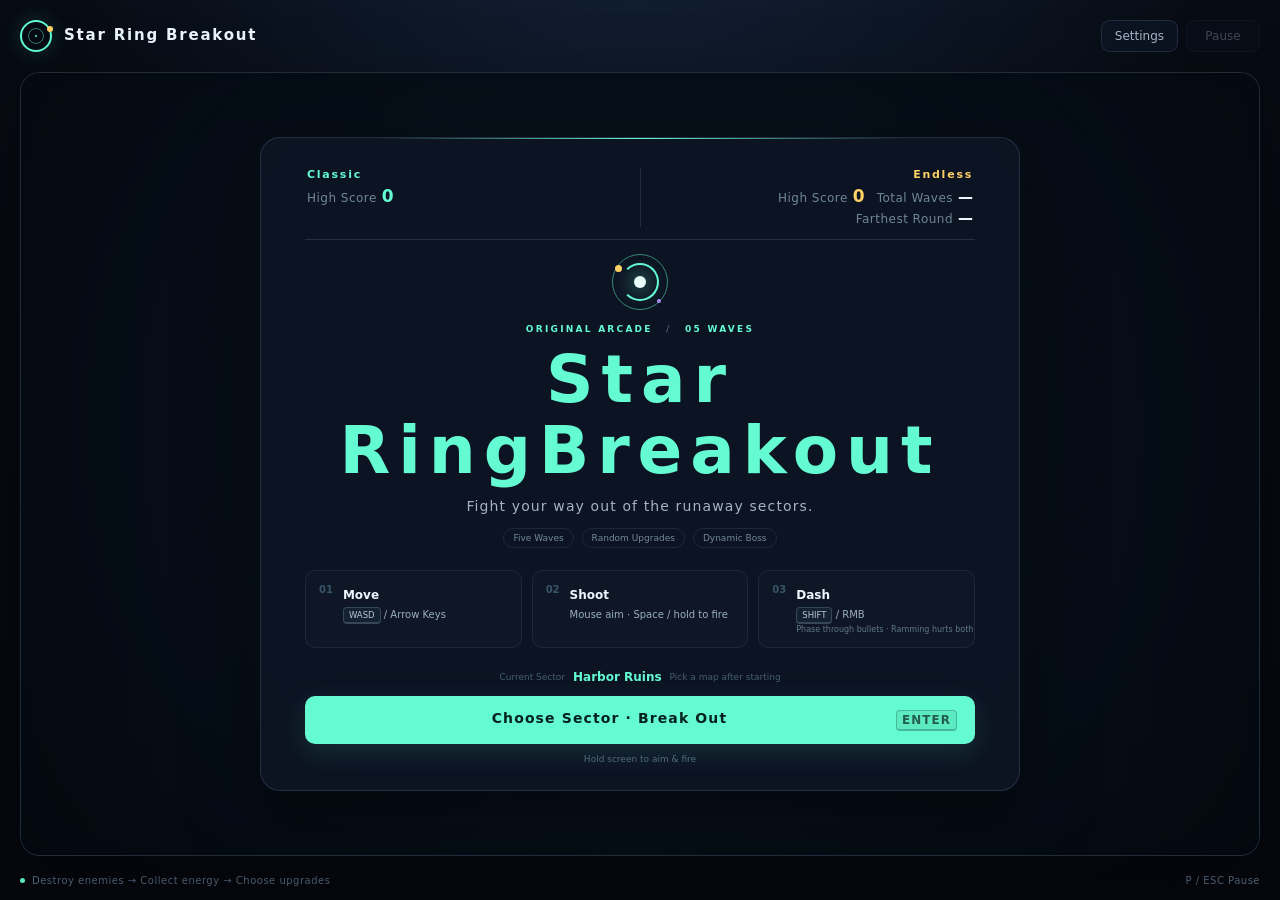
==== commit 8550ee13: "无尽结算显示到达波次与关卡；移除经典最高波次，地图卡片改为显示各图经典最高分" ====
--- a/index.html
+++ b/index.html
@@ -104,7 +104,6 @@
               <span class="menu-record-mode" data-en="Classic">经典模式</span>
               <div class="menu-record-stats">
                 <span class="menu-record-stat"><span data-en="High Score">最高分</span><strong id="menu-best-score">0</strong></span>
-                <span class="menu-record-stat"><span data-en="Best Wave">最高波次</span><strong id="menu-best-wave">—</strong></span>
               </div>
             </div>
             <div class="menu-record-divider" aria-hidden="true"></div>
--- a/style.css
+++ b/style.css
@@ -275,7 +275,7 @@
 .map-overlay { z-index: 12; align-items: flex-start; }
 .map-panel { position: relative; width: min(100%, 960px); margin: auto; flex-shrink: 0; }
 .map-cards { display: grid; grid-template-columns: repeat(3, 1fr); gap: 12px; margin-bottom: 18px; }
-.map-card { position: relative; min-height: 148px; padding: 16px; border: 1px solid rgba(130, 159, 181, 0.18); border-radius: 12px; background: rgba(17, 28, 43, 0.92); color: var(--text); text-align: left; cursor: pointer; transition: 160ms ease; }
+.map-card { position: relative; min-height: 148px; padding: 16px 16px 26px; border: 1px solid rgba(130, 159, 181, 0.18); border-radius: 12px; background: rgba(17, 28, 43, 0.92); color: var(--text); text-align: left; cursor: pointer; transition: 160ms ease; }
 .map-card:hover { transform: translateY(-3px); border-color: rgba(100, 251, 210, 0.55); }
 .map-card.selected { border-color: var(--mint); background: rgba(20, 47, 49, 0.95); box-shadow: 0 0 0 1px rgba(100, 251, 210, 0.25), 0 10px 30px rgba(0, 0, 0, 0.25); }
 .map-card .map-swatch { display: block; width: 100%; height: 5px; margin-bottom: 13px; border-radius: 4px; background: var(--swatch, var(--mint)); box-shadow: 0 0 12px color-mix(in srgb, var(--swatch, var(--mint)) 40%, transparent); }
@@ -283,6 +283,7 @@
 .map-card .map-difficulty { float: right; color: var(--gold); font-size: 10px; letter-spacing: 0.1em; }
 .map-card p { margin: 8px 0 0; color: #8ba1b4; font-size: 10px; line-height: 1.65; }
 .map-card .map-badge { position: absolute; right: 12px; bottom: 10px; color: var(--mint); font-size: 8px; }
+.map-card .map-best { position: absolute; left: 12px; bottom: 10px; color: #7f96a8; font-size: 9px; letter-spacing: 0.04em; font-variant-numeric: tabular-nums; }
 .map-card.random-card { background: rgba(33, 27, 52, 0.9); }
 .map-actions { display: grid; grid-template-columns: 1fr 2fr; gap: 10px; }
 .map-actions .secondary-btn { margin-top: 0; min-height: 48px; }
@@ -316,7 +317,7 @@
 .touch-controls { display: none; }
 .sr-only { position: absolute; width: 1px; height: 1px; padding: 0; margin: -1px; overflow: hidden; clip: rect(0, 0, 0, 0); white-space: nowrap; border: 0; }
 
-.settings-overlay { z-index: 14; animation: none; }
+.settings-overlay { z-index: 14; animation: none; align-items: flex-start; padding-top: clamp(28px, 13vh, 120px); }
 .settings-panel { width: min(100%, 430px); animation: pop-in 180ms ease-out; }
 .settings-panel .primary-btn { margin-top: 10px; }
 .setting-row, .settings-help-btn { display: flex; align-items: center; justify-content: space-between; gap: 20px; padding: 17px; border: 1px solid var(--line); border-radius: 11px; background: rgba(110, 146, 166, 0.04); text-align: left; transition: border-color 150ms ease, background 150ms ease; }
@@ -411,7 +412,9 @@
   #game-shell { border-radius: 0; border-left: 0; border-right: 0; }
   .game-footer { display: none; }
   .overlay { padding: 16px; align-items: center; }
+  .settings-overlay { align-items: flex-start; padding-top: clamp(18px, 9vh, 72px); }
   .panel { padding: 26px 20px; }
+  #result-title { font-size: clamp(18px, 6.2vw, 28px); text-wrap: balance; }
   .menu-panel { padding: 24px 20px 20px; }
   .map-topbar { position: static; margin-bottom: 14px; }
   .menu-record-mode { font-size: 10px; }
@@ -429,7 +432,7 @@
   .instructions p { display: inline; margin-left: 8px; }
   .upgrade-cards { grid-template-columns: 1fr; gap: 9px; }
   .map-cards { grid-template-columns: repeat(2, 1fr); gap: 8px; }
-  .map-card { min-height: 136px; padding: 12px; }
+  .map-card { min-height: 136px; padding: 12px 12px 24px; }
   .map-card .map-difficulty { float: none; display: block; margin-top: 4px; }
   .menu-map span { display: none; }
   .upgrade-panel { margin: auto; }
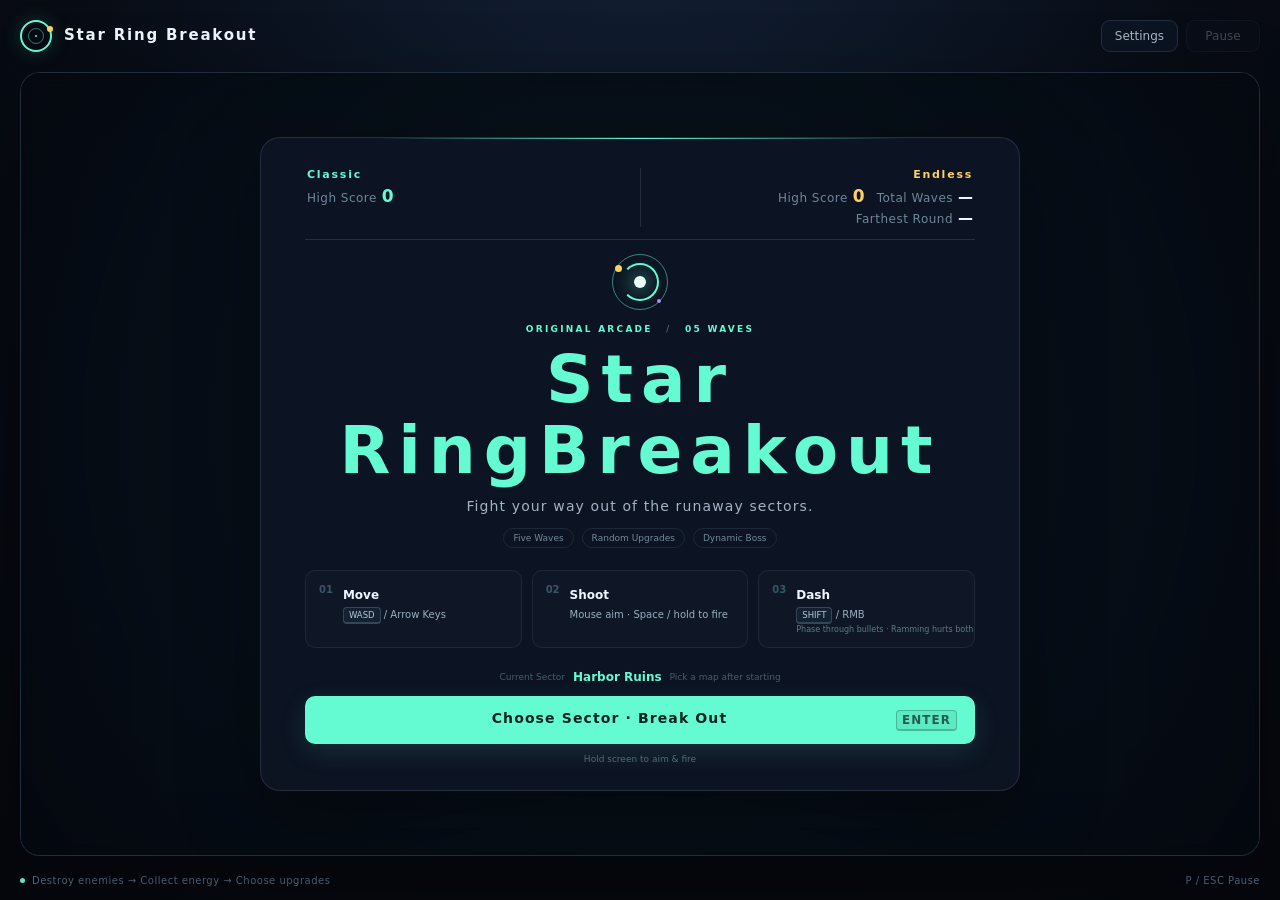
==== commit 97cc1172: "设置标题连点十次弹出确认框，确认后清空全部本地记录、设置与上传文件并重新载入" ====
--- a/index.html
+++ b/index.html
@@ -265,6 +265,18 @@
         </section>
       </div>
 
+      <div id="reset-overlay" class="overlay reset-overlay" hidden>
+        <section class="panel compact-panel" role="dialog" aria-modal="true" aria-labelledby="reset-title">
+          <p class="eyebrow">RESET GAME</p>
+          <h2 id="reset-title" data-en="Reset Game">重置游戏</h2>
+          <p class="panel-subtitle" data-en="All high scores, records, settings, and uploaded files will be cleared. This cannot be undone.">将清除所有最高分、记录、设置与上传文件，且无法恢复。</p>
+          <div class="reset-actions">
+            <button id="reset-cancel-btn" class="secondary-btn" type="button" data-en="Cancel">取消</button>
+            <button id="reset-confirm-btn" class="danger-btn" type="button" data-en="Reset Everything">确认重置</button>
+          </div>
+        </section>
+      </div>
+
       <div id="help-overlay" class="overlay help-overlay" hidden>
         <section class="panel help-panel" role="dialog" aria-modal="true" aria-labelledby="help-title">
           <header class="help-header">
--- a/style.css
+++ b/style.css
@@ -318,6 +318,13 @@
 .sr-only { position: absolute; width: 1px; height: 1px; padding: 0; margin: -1px; overflow: hidden; clip: rect(0, 0, 0, 0); white-space: nowrap; border: 0; }
 
 .settings-overlay { z-index: 14; animation: none; align-items: flex-start; padding-top: clamp(28px, 13vh, 120px); }
+#settings-title { cursor: default; user-select: none; }
+.reset-overlay { z-index: 16; background: rgba(4, 8, 15, 0.8); }
+.reset-actions { display: flex; gap: 10px; margin-top: 20px; }
+.reset-actions button { flex: 1; width: auto; }
+.reset-actions .secondary-btn { margin-top: 0; }
+.danger-btn { min-height: 48px; padding: 0 18px; border: 1px solid rgba(255, 97, 120, 0.5); border-radius: 10px; background: rgba(255, 97, 120, 0.14); color: #ff8fa0; font-size: 14px; font-weight: 800; letter-spacing: 0.08em; cursor: pointer; transition: transform 150ms ease, box-shadow 150ms ease, border-color 150ms ease; }
+.danger-btn:hover { transform: translateY(-2px); border-color: rgba(255, 97, 120, 0.8); box-shadow: 0 10px 30px rgba(255, 97, 120, 0.16); }
 .settings-panel { width: min(100%, 430px); animation: pop-in 180ms ease-out; }
 .settings-panel .primary-btn { margin-top: 10px; }
 .setting-row, .settings-help-btn { display: flex; align-items: center; justify-content: space-between; gap: 20px; padding: 17px; border: 1px solid var(--line); border-radius: 11px; background: rgba(110, 146, 166, 0.04); text-align: left; transition: border-color 150ms ease, background 150ms ease; }
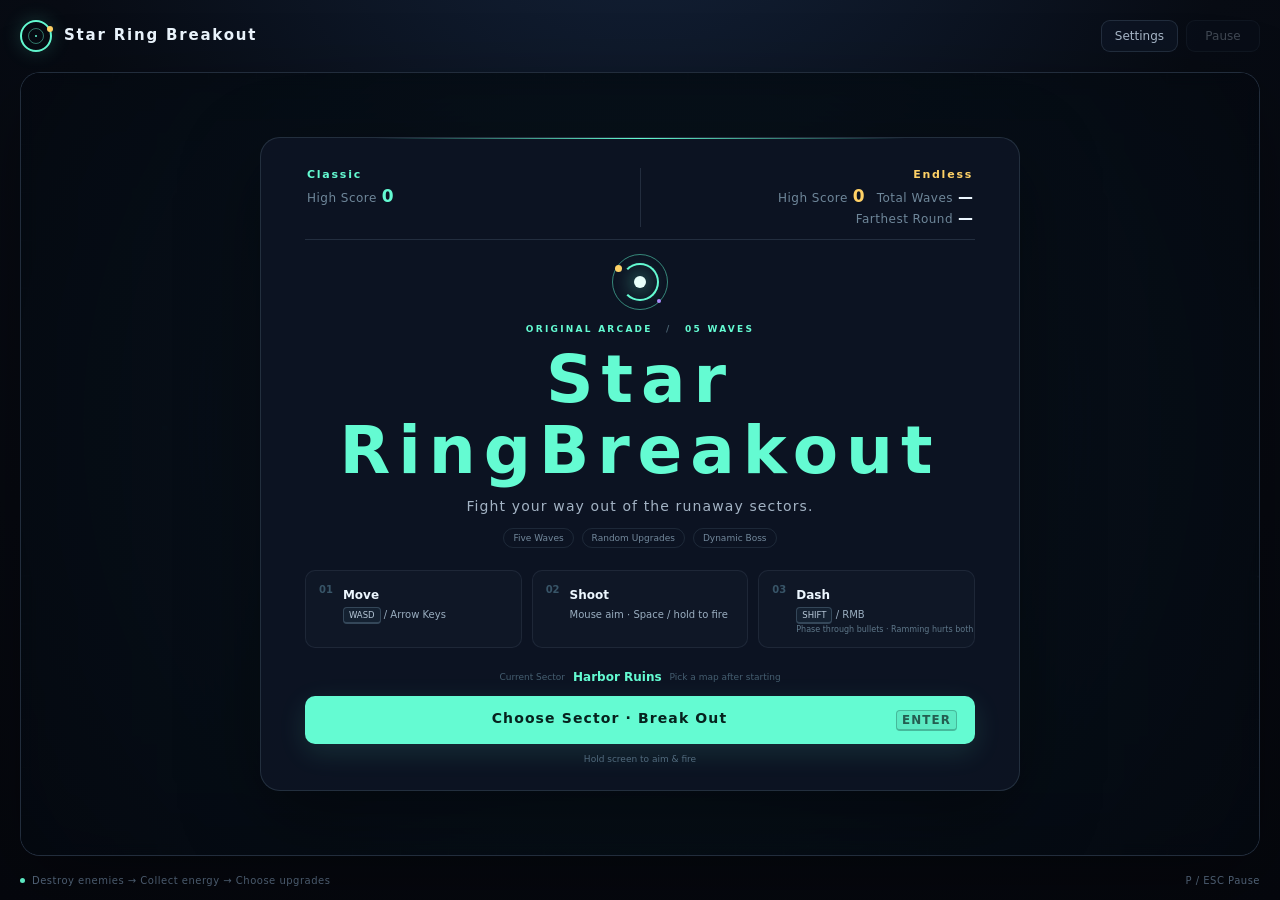
==== commit d4a65fb6: "选图界面新增自制星域卡片入口（右上角，与模式按钮对称），点击弹出「功能开发中，敬请期待」提示并自动消失" ====
--- a/index.html
+++ b/index.html
@@ -148,7 +148,14 @@
             </div>
           </div>
           <p class="eyebrow">SELECT SECTOR</p>
-          <h2 data-en="Choose Sector">选择星域</h2>
+          <div class="map-title-row">
+            <h2 data-en="Choose Sector">选择星域</h2>
+            <button id="custom-map-entry" class="custom-map-entry" type="button">
+              <span class="map-swatch"></span>
+              <strong data-en="Custom Sector">自制星域</strong>
+              <p data-en="Make your own sector">制作你的专属星域</p>
+            </button>
+          </div>
           <p class="panel-subtitle" data-en="Different terrain and hazards — waves and upgrades stay the same">地形与危险机制不同，波次与强化规则一致</p>
           <div id="map-cards" class="map-cards"></div>
           <div class="map-actions">
--- a/style.css
+++ b/style.css
@@ -166,7 +166,7 @@
 .buff-bar [data-buff="engine"] { color: #65a9ff; }
 .buff-bar [data-buff="magnet"] { color: #ad8cff; }
 .buff-bar [data-buff="slow"] { color: #ff7eb6; }
-.powerup-toast { position: absolute; left: 50%; bottom: 25px; transform: translateX(-50%); padding: 8px 14px; border: 1px solid rgba(100, 251, 210, 0.3); border-radius: 8px; background: rgba(8, 20, 28, 0.88); color: var(--mint); font-size: 11px; letter-spacing: 0.08em; animation: pop-in 160ms ease-out; }
+.powerup-toast { position: absolute; left: 50%; bottom: 25px; transform: translateX(-50%); padding: 8px 14px; border: 1px solid rgba(100, 251, 210, 0.3); border-radius: 8px; background: rgba(8, 20, 28, 0.88); color: var(--mint); font-size: 11px; letter-spacing: 0.08em; animation: pop-in 160ms ease-out; pointer-events: none; }
 .minimap { position: absolute; left: 20px; bottom: 18px; width: 180px; padding: 6px; border: 1px solid rgba(126, 158, 181, 0.2); border-radius: 9px; background: rgba(7, 13, 23, 0.82); }
 .minimap > div { display: flex; align-items: center; justify-content: space-between; margin: 0 1px 5px; color: #8298aa; font-size: 8px; letter-spacing: 0.08em; }
 .minimap small { color: #435d70; font-size: 7px; }
@@ -274,6 +274,13 @@
 .menu-map span { color: #455e70; font-size: 9px; }
 .map-overlay { z-index: 12; align-items: flex-start; }
 .map-panel { position: relative; width: min(100%, 960px); margin: auto; flex-shrink: 0; }
+.map-title-row { margin: 4px 0 8px; }
+.map-title-row h2 { margin: 0; }
+.custom-map-entry { position: absolute; top: 14px; right: 14px; width: 156px; height: 88px; display: flex; flex-direction: column; justify-content: center; padding: 12px; border: 1px solid rgba(130, 159, 181, 0.18); border-radius: 12px; background: rgba(17, 28, 43, 0.92); color: var(--text); text-align: left; cursor: pointer; transition: 160ms ease; font-family: inherit; }
+.custom-map-entry .map-swatch { display: block; width: 100%; height: 5px; margin-bottom: 10px; border-radius: 4px; background: #ad8cff; box-shadow: 0 0 12px rgba(173, 140, 255, 0.4); }
+.custom-map-entry strong { display: block; font-size: 15px; letter-spacing: 0.04em; }
+.custom-map-entry p { margin: 6px 0 0; color: #8ba1b4; font-size: 10px; line-height: 1.5; }
+.custom-map-entry:hover { transform: translateY(-2px); border-color: rgba(173, 140, 255, 0.6); }
 .map-cards { display: grid; grid-template-columns: repeat(3, 1fr); gap: 12px; margin-bottom: 18px; }
 .map-card { position: relative; min-height: 148px; padding: 16px 16px 26px; border: 1px solid rgba(130, 159, 181, 0.18); border-radius: 12px; background: rgba(17, 28, 43, 0.92); color: var(--text); text-align: left; cursor: pointer; transition: 160ms ease; }
 .map-card:hover { transform: translateY(-3px); border-color: rgba(100, 251, 210, 0.55); }
@@ -424,6 +431,8 @@
   #result-title { font-size: clamp(18px, 6.2vw, 28px); text-wrap: balance; }
   .menu-panel { padding: 24px 20px 20px; }
   .map-topbar { position: static; margin-bottom: 14px; }
+  .map-title-row { display: flex; align-items: center; justify-content: center; flex-wrap: wrap; gap: 12px; }
+  .custom-map-entry, .custom-map-entry:hover { position: static; transform: none; width: auto; height: auto; padding: 12px; }
   .menu-record-mode { font-size: 10px; }
   .menu-record-stat > span { font-size: 11px; }
   .menu-record-stat strong { font-size: 14px; }
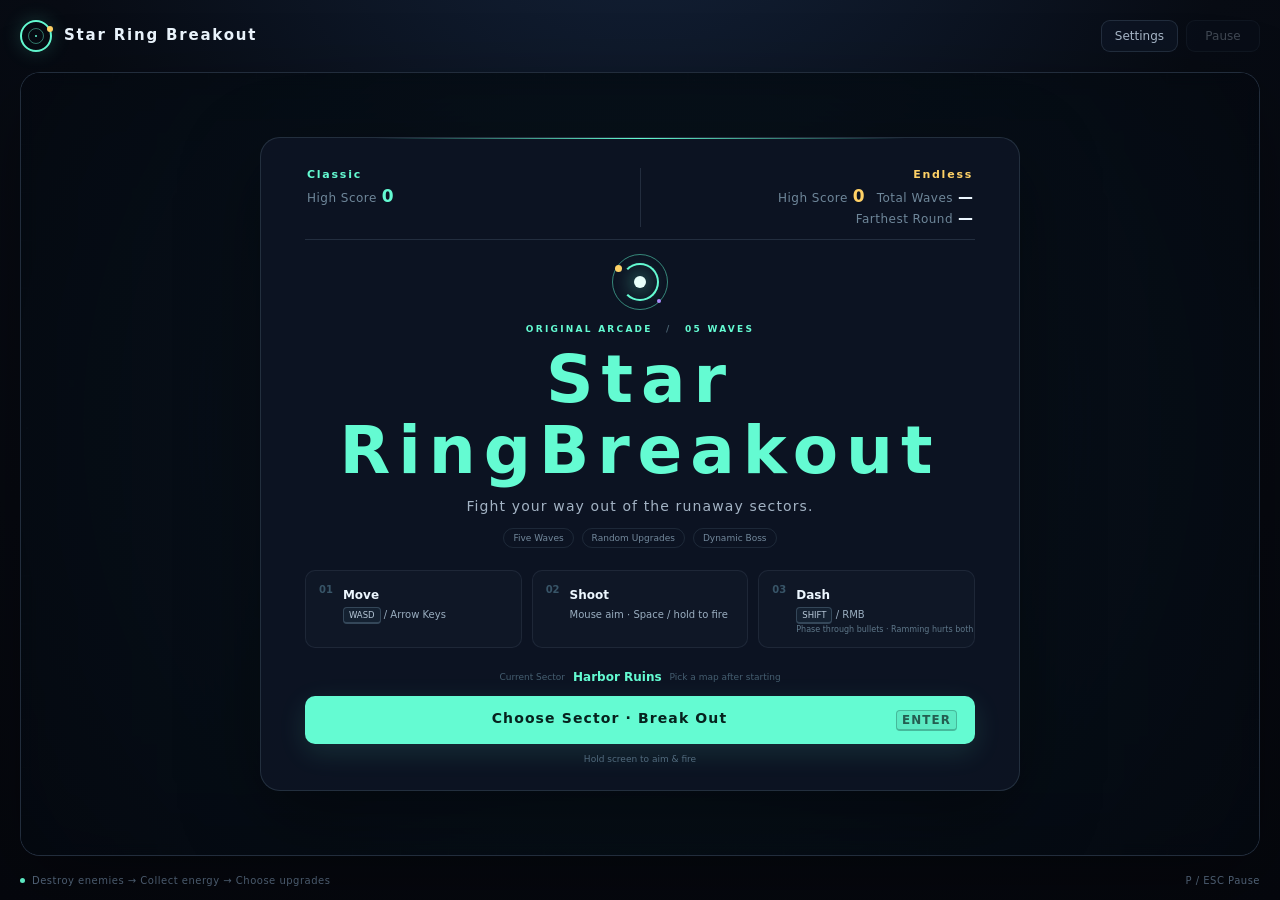
==== commit 527b65b2: "提示弹窗移到页面上方，修复出现时偏右回正的动画问题" ====
--- a/index.html
+++ b/index.html
@@ -78,8 +78,6 @@
           <span id="announcement-subtitle">清除所有敌对单位</span>
         </div>
 
-        <div id="powerup-toast" class="powerup-toast" hidden>能量护盾 · 6 秒</div>
-
         <div class="dash-panel">
           <div class="hud-line"><span data-en="Phase Dash">相位冲刺</span><strong id="dash-state">就绪</strong></div>
           <div class="meter dash-meter"><i id="dash-fill"></i></div>
@@ -523,6 +521,8 @@
           <button id="menu-btn" class="secondary-btn" type="button" data-en="Main Menu">返回主界面</button>
         </section>
       </div>
+
+      <div id="powerup-toast" class="powerup-toast" hidden>能量护盾 · 6 秒</div>
     </main>
 
     <footer class="game-footer">
--- a/style.css
+++ b/style.css
@@ -166,7 +166,8 @@
 .buff-bar [data-buff="engine"] { color: #65a9ff; }
 .buff-bar [data-buff="magnet"] { color: #ad8cff; }
 .buff-bar [data-buff="slow"] { color: #ff7eb6; }
-.powerup-toast { position: absolute; left: 50%; bottom: 25px; transform: translateX(-50%); padding: 8px 14px; border: 1px solid rgba(100, 251, 210, 0.3); border-radius: 8px; background: rgba(8, 20, 28, 0.88); color: var(--mint); font-size: 11px; letter-spacing: 0.08em; animation: pop-in 160ms ease-out; pointer-events: none; }
+.powerup-toast { position: absolute; left: 50%; top: 18px; transform: translateX(-50%); padding: 8px 14px; border: 1px solid rgba(100, 251, 210, 0.3); border-radius: 8px; background: rgba(8, 20, 28, 0.88); color: var(--mint); font-size: 11px; letter-spacing: 0.08em; animation: toast-in 160ms ease-out; pointer-events: none; z-index: 20; }
+body.game-active .powerup-toast { top: 96px; }
 .minimap { position: absolute; left: 20px; bottom: 18px; width: 180px; padding: 6px; border: 1px solid rgba(126, 158, 181, 0.2); border-radius: 9px; background: rgba(7, 13, 23, 0.82); }
 .minimap > div { display: flex; align-items: center; justify-content: space-between; margin: 0 1px 5px; color: #8298aa; font-size: 8px; letter-spacing: 0.08em; }
 .minimap small { color: #435d70; font-size: 7px; }
@@ -412,6 +413,7 @@
 
 @keyframes fade-in { from { opacity: 0; } to { opacity: 1; } }
 @keyframes pop-in { from { opacity: 0; transform: scale(0.8); } to { opacity: 1; transform: scale(1); } }
+@keyframes toast-in { from { opacity: 0; transform: translateX(-50%) translateY(-6px); } to { opacity: 1; transform: translateX(-50%) translateY(0); } }
 @keyframes announce-in { from { opacity: 0; transform: translate(-50%, 12px); } to { opacity: 1; transform: translate(-50%, 0); } }
 @keyframes slow-spin { to { transform: rotate(360deg); } }
 
@@ -495,7 +497,8 @@
   .minimap { left: 14px; bottom: 142px; width: 126px; padding: 5px; }
   .minimap canvas { width: 114px; height: 76px; }
   .minimap > div { font-size: 7px; }
-  .powerup-toast { bottom: 140px; white-space: nowrap; }
+  .powerup-toast { white-space: nowrap; }
+  body.game-active .powerup-toast { top: 128px; }
 }
 
 @media (max-width: 760px) {
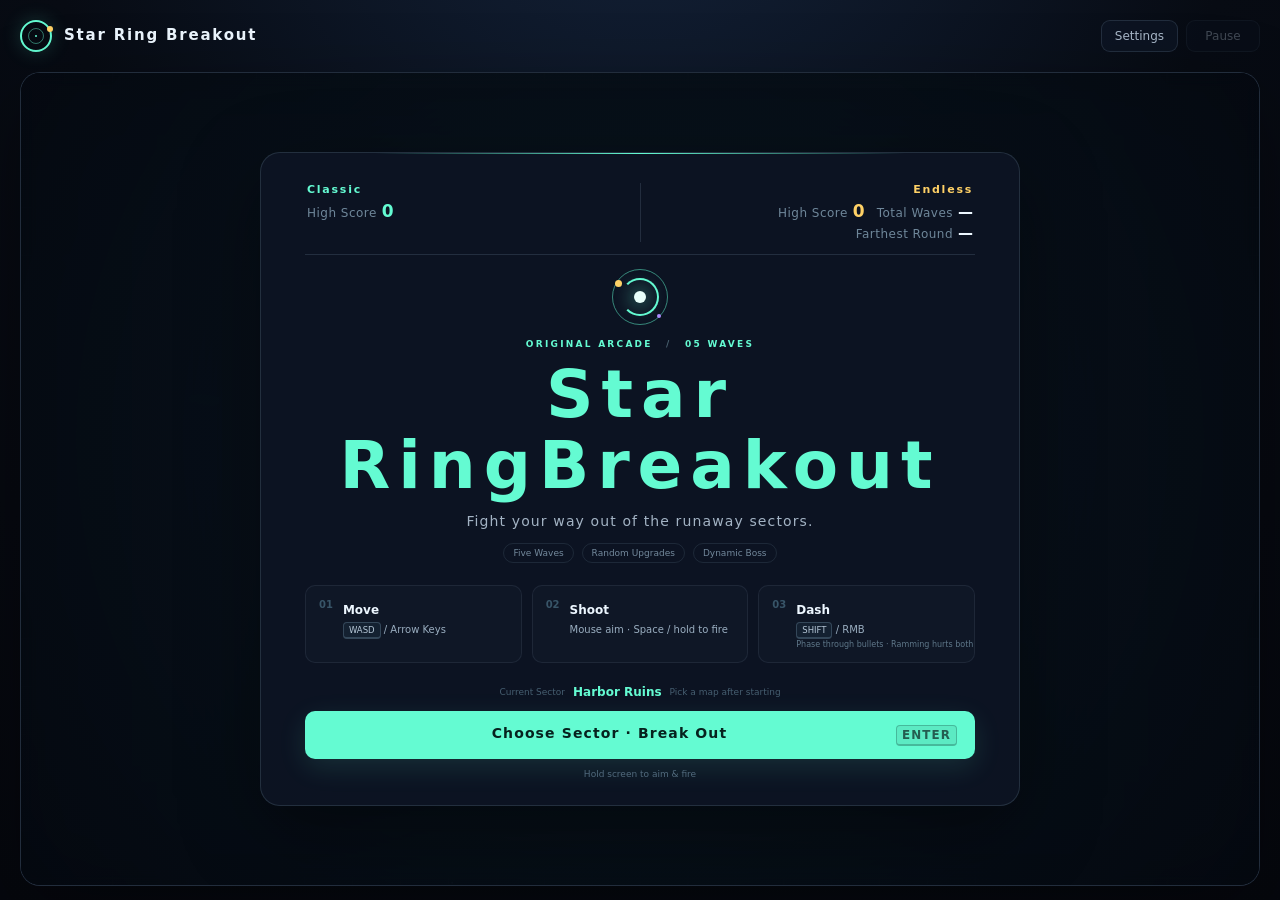
==== commit 4dbbc092: "自制地图编辑器：支持横/竖条块放置、选择移动旋转(15°)、框选群组/擦除划动、撤回重做；命名/重命名可编辑介绍小字；自制星域选择界面与普通选图同构（模式切换、选中后进入、随机卡）；封闭区域出生校验（" ====
--- a/index.html
+++ b/index.html
@@ -11,6 +11,7 @@
   <noscript><style>body{visibility:visible}</style></noscript>
   <script src="i18n.js" defer></script>
   <script src="game.js" defer></script>
+  <script src="editor.js" defer></script>
 </head>
 <body>
   <div id="app">
@@ -160,6 +161,67 @@
             <button id="map-back-btn" class="secondary-btn" type="button" data-en="Back">返回</button>
             <button id="map-start-btn" class="primary-btn" type="button" data-en="Enter Sector">进入星域</button>
           </div>
+        </section>
+      </div>
+
+      <div id="editor-overlay" class="editor-overlay" hidden>
+        <aside class="editor-side editor-side-left" aria-label="编辑工具" data-en-aria="Editor tools">
+          <div class="editor-topbar">
+            <button id="editor-exit-btn" class="editor-btn" type="button" data-en="Exit">退出</button>
+            <button id="editor-save-btn" class="editor-btn editor-btn-primary" type="button" data-en="Save">保存</button>
+          </div>
+          <div id="editor-tools" class="editor-tools" role="toolbar" aria-label="编辑工具" data-en-aria="Editor tools">
+            <button type="button" class="editor-tool" data-tool="select" data-en="Select">选择</button>
+            <button type="button" class="editor-tool" data-tool="place" data-en="Place">放置</button>
+            <button type="button" class="editor-tool" data-tool="erase" data-en="Erase">擦除</button>
+            <button type="button" class="editor-tool" id="editor-undo-btn" data-act="undo" disabled data-en="Undo">撤回</button>
+            <button type="button" class="editor-tool" id="editor-redo-btn" data-act="redo" disabled data-en="Redo">重做</button>
+          </div>
+        </aside>
+        <div class="editor-canvas-wrap">
+          <canvas id="editor-canvas" aria-label="自制星域编辑器" data-en-aria="Custom sector editor"></canvas>
+        </div>
+        <aside class="editor-side editor-side-right" aria-label="材料栏" data-en-aria="Materials">
+          <div id="editor-materials" class="editor-materials" role="toolbar" aria-label="材料栏" data-en-aria="Materials">
+            <button type="button" class="editor-material selected" data-mat="h"><i aria-hidden="true"></i><span data-en="Horizontal Bar">横条块</span></button>
+            <button type="button" class="editor-material" data-mat="v"><i aria-hidden="true"></i><span data-en="Vertical Bar">竖条块</span></button>
+          </div>
+        </aside>
+      </div>
+
+      <div id="custom-select-overlay" class="overlay custom-select-overlay" hidden>
+        <section class="panel map-panel custom-select-panel">
+          <div class="map-topbar">
+            <div id="custom-mode-toggle" class="mode-toggle" role="radiogroup" aria-label="游戏模式" data-en-aria="Game mode">
+              <div class="mode-option" role="radio" aria-checked="true" tabindex="0" data-mode="classic">
+                <span class="mode-name" data-en="Classic">经典模式</span>
+              </div>
+              <div class="mode-option" role="radio" aria-checked="false" tabindex="0" data-mode="endless">
+                <span class="mode-name" data-en="Endless">无尽模式</span>
+                <button id="custom-endless-gear-btn" class="gear-btn" type="button" aria-label="无尽模式设置" title="无尽模式设置" data-en-aria="Endless mode settings" data-en-title="Endless mode settings">⚙</button>
+              </div>
+            </div>
+          </div>
+          <p class="eyebrow">SELECT SECTOR</p>
+          <h2 data-en="Choose Custom Sector">选择自制星域</h2>
+          <p class="panel-subtitle" data-en="Different terrain and hazards — waves and upgrades stay the same">地形与危险机制不同，波次与强化规则一致</p>
+          <div id="custom-map-cards" class="map-cards"></div>
+          <p id="custom-empty" class="custom-empty" hidden data-en="No custom sectors yet — go back and use the Custom Sector entry at the top right to create your first map.">还没有自制星域——返回选择星域，点击右上角的「自制星域」创建第一张地图。</p>
+          <div class="map-actions">
+            <button id="custom-select-back-btn" class="secondary-btn" type="button" data-en="Back">返回</button>
+            <button id="custom-select-start-btn" class="primary-btn" type="button" data-en="Enter Sector">进入星域</button>
+          </div>
+        </section>
+      </div>
+
+      <div id="editor-dialog-overlay" class="overlay editor-dialog-overlay" hidden>
+        <section class="panel compact-panel editor-dialog-panel" role="dialog" aria-modal="true">
+          <p id="editor-dialog-eyebrow" class="eyebrow">CUSTOM SECTOR</p>
+          <h2 id="editor-dialog-title"></h2>
+          <p id="editor-dialog-text" class="panel-subtitle" hidden></p>
+          <input id="editor-dialog-input" type="text" maxlength="16" hidden>
+          <input id="editor-dialog-desc-input" type="text" maxlength="24" hidden>
+          <div id="editor-dialog-actions" class="editor-dialog-actions"></div>
         </section>
       </div>
 
@@ -192,6 +254,10 @@
               <button type="button" role="radio" aria-checked="false" data-endless-boss="first" data-en="First Round Only">仅第1关</button>
             </div>
           </div>
+          <div class="setting-row">
+            <div><strong data-en="Custom Sectors in Endless">无尽模式加入自制星域</strong><small data-en="Include custom sectors in the endless map pool">无尽模式的关卡地图池中加入自制星域</small></div>
+            <button id="endless-custom-toggle" class="sound-switch" type="button" role="switch" aria-checked="true" aria-label="无尽模式加入自制星域" data-en-aria="Custom sectors in Endless"><i aria-hidden="true"></i><span>开启</span></button>
+          </div>
           <p class="endless-best"><span data-en="Farthest Round">最远抵达</span><strong id="endless-best-round">—</strong></p>
           <button id="endless-settings-close-btn" class="primary-btn" type="button" data-en="Done">完成</button>
         </section>
@@ -243,6 +309,10 @@
           <div class="setting-row">
             <div><strong data-en="Unlimited Mode">无上限模式</strong><small data-en="Remove level caps from all stackable upgrades">取消所有可叠加技能的上限</small></div>
             <button id="settings-unlimited-toggle" class="sound-switch" type="button" role="switch" aria-checked="false" aria-label="无上限模式" data-en-aria="Unlimited mode"><i aria-hidden="true"></i><span>关闭</span></button>
+          </div>
+          <div class="setting-row">
+            <div><strong data-en="Custom Sectors in Classic">经典模式加入自制星域</strong><small data-en="Allow custom sectors to be played in Classic mode">允许在经典模式游玩自制星域</small></div>
+            <button id="settings-custom-toggle" class="sound-switch" type="button" role="switch" aria-checked="true" aria-label="经典模式加入自制星域" data-en-aria="Custom sectors in Classic"><i aria-hidden="true"></i><span>开启</span></button>
           </div>
           <div class="setting-row">
             <div><strong data-en="Language">语言</strong><small data-en="Interface language">界面显示语言</small></div>
@@ -521,14 +591,8 @@
           <button id="menu-btn" class="secondary-btn" type="button" data-en="Main Menu">返回主界面</button>
         </section>
       </div>
-
-      <div id="powerup-toast" class="powerup-toast" hidden>能量护盾 · 6 秒</div>
+<div id="powerup-toast" class="powerup-toast" hidden>能量护盾 · 6 秒</div>
     </main>
-
-    <footer class="game-footer">
-      <span><i class="mint-dot"></i><span data-en="Destroy enemies → Collect energy → Choose upgrades">击毁敌人 → 收集能量 → 选择强化</span></span>
-      <span data-en="P / ESC Pause">P / ESC 暂停</span>
-    </footer>
   </div>
   <div id="live-status" class="sr-only" aria-live="polite"></div>
   <script charset="UTF-8" id="LA_COLLECT" src="//sdk.51.la/js-sdk-pro.min.js" async onload="window.LA&&LA.init({id:'3RisH9y6dKrj6wRn',ck:'3RisH9y6dKrj6wRn'})"></script>
--- a/style.css
+++ b/style.css
@@ -108,16 +108,6 @@
   box-shadow: inset 0 0 100px rgba(0, 0, 0, 0.38);
   z-index: 2;
 }
-.game-footer {
-  min-height: 30px;
-  display: flex;
-  align-items: flex-end;
-  justify-content: space-between;
-  color: #586b81;
-  font-size: 10px;
-  letter-spacing: 0.05em;
-}
-.mint-dot { display: inline-block; width: 5px; height: 5px; margin: 0 7px 1px 0; border-radius: 50%; background: var(--mint); }
 
 .hud { position: absolute; inset: 0; z-index: 3; pointer-events: none; }
 .hud-top { position: absolute; top: 20px; left: 22px; right: 22px; display: grid; grid-template-columns: 1fr 1.15fr 1fr; gap: 24px; align-items: start; }
@@ -426,7 +416,6 @@
   .brand-mark::after { inset: 10px; }
   .utility-btn { min-width: 58px; padding: 7px 9px; font-size: 10px; }
   #game-shell { border-radius: 0; border-left: 0; border-right: 0; }
-  .game-footer { display: none; }
   .overlay { padding: 16px; align-items: center; }
   .settings-overlay { align-items: flex-start; padding-top: clamp(18px, 9vh, 72px); }
   .panel { padding: 26px 20px; }
@@ -533,7 +522,6 @@
   #game-shell { display: contents; }
   #game-canvas { grid-column: 2; grid-row: 1 / 3; min-width: 0; min-height: 0; outline: 1px solid rgba(138, 168, 198, 0.2); outline-offset: -1px; border-radius: 16px; }
   .screen-vignette, .overlay, .loading-overlay, .touch-controls.active { inset: 12px 12px 12px calc(var(--sidebar-width) + 24px); }
-  .game-footer { display: none; }
   .hud { position: relative; inset: auto; grid-column: 1; grid-row: 2; min-height: 0; display: flex; flex-direction: column; gap: 10px; padding: 2px; overflow-y: auto; pointer-events: auto; scrollbar-width: thin; scrollbar-color: #385166 transparent; }
   .hud > * { position: static; inset: auto; width: auto; max-width: none; flex-shrink: 0; transform: none; animation: none; }
   .hud-top { grid-template-columns: minmax(0, 1fr); gap: 8px; }
@@ -568,4 +556,81 @@
 .file-btn:hover { border-color: var(--mint-dark); color: var(--text); }
 .file-btn.subtle { border-color: rgba(255, 97, 120, 0.35); color: #ff9dab; }
 .file-btn.subtle:hover { border-color: #ff6178; background: rgba(255, 97, 120, 0.08); }
-.file-name { max-width: 130px; overflow: hidden; text-overflow: ellipsis; white-space: nowrap; color: var(--muted); font-size: 10px; }+.file-name { max-width: 130px; overflow: hidden; text-overflow: ellipsis; white-space: nowrap; color: var(--muted); font-size: 10px; }
+
+.editor-overlay { position: absolute; inset: 0; z-index: 13; background: #0d0a1a; display: flex; }
+.editor-side { flex: 0 0 auto; display: flex; flex-direction: column; gap: 10px; padding: 12px; background: #0a1120; }
+.editor-side-left { width: 76px; align-items: stretch; }
+.editor-side-right { width: 76px; align-items: stretch; }
+.editor-canvas-wrap { flex: 1 1 auto; min-width: 0; position: relative; }
+.editor-canvas-wrap canvas { display: block; width: 100%; height: 100%; touch-action: none; cursor: crosshair; }
+.editor-topbar { display: flex; flex-direction: column; gap: 8px; }
+.editor-btn { width: 100%; min-height: 36px; padding: 0 8px; border: 1px solid var(--line); border-radius: 9px; background: rgba(14, 23, 38, 0.88); color: #a9b8c9; font-size: 12px; cursor: pointer; transition: 150ms ease; }
+.editor-btn:hover { color: var(--text); border-color: #526b7d; }
+.editor-btn:disabled { opacity: 0.35; cursor: default; }
+.editor-btn-primary { border: 0; background: var(--mint); color: #06221e; font-weight: 800; letter-spacing: 0.05em; }
+.editor-btn-primary:hover { color: #06221e; box-shadow: 0 8px 24px rgba(100, 251, 210, 0.25); }
+.editor-btn-primary:disabled { opacity: 0.35; box-shadow: none; }
+.editor-tools { display: flex; flex-direction: column; gap: 6px; padding: 6px; border: 1px solid var(--line); border-radius: 12px; background: rgba(10, 17, 28, 0.9); flex: 1; }
+.editor-tool { width: 100%; min-height: 34px; padding: 0 2px; border: 1px solid transparent; border-radius: 8px; background: transparent; color: #a9b8c9; font-size: 11px; cursor: pointer; transition: 150ms ease; }
+.editor-tool:hover { color: var(--text); }
+.editor-tool.active { background: var(--mint-dark); color: var(--mint); border-color: rgba(100, 251, 210, 0.45); }
+.editor-tool:disabled { opacity: 0.35; cursor: default; }
+.editor-tool[data-act="undo"] { margin-top: auto; }
+.editor-tool[data-act] { font-size: 10px; min-height: 30px; color: #7d8fa3; }
+.editor-materials { display: flex; flex-direction: column; gap: 8px; padding: 4px; border: 1px solid var(--line); border-radius: 12px; background: rgba(10, 17, 28, 0.9); }
+.editor-material { display: flex; flex-direction: column; align-items: center; justify-content: center; gap: 7px; min-height: 72px; padding: 8px 4px; border: 1px solid transparent; border-radius: 8px; background: transparent; color: #a9b8c9; font-size: 11px; cursor: pointer; transition: 150ms ease; }
+.editor-material i { position: relative; display: block; width: 32px; height: 32px; }
+.editor-material i::before {
+  content: "";
+  position: absolute;
+  left: 50%;
+  top: 50%;
+  width: 30px;
+  height: 9px;
+  margin: -4.5px 0 0 -15px;
+  border-radius: 2px;
+  background: #385166;
+  border: 1px solid #4d6a80;
+  box-sizing: border-box;
+}
+.editor-material[data-mat="v"] i::before { transform: rotate(90deg); }
+.editor-material.selected { background: var(--mint-dark); color: var(--mint); border-color: rgba(100, 251, 210, 0.45); }
+.editor-material.selected i::before { background: #64fbd2; border-color: #64fbd2; }
+
+.custom-select-overlay { z-index: 13; }
+.custom-select-panel .map-actions { grid-template-columns: 1fr 2fr; }
+.custom-select-panel .map-actions .secondary-btn { margin-top: 0; }
+.custom-map-card { cursor: pointer; }
+.custom-map-card:focus-visible { outline: 2px solid var(--mint); outline-offset: 2px; }
+.custom-map-card .card-actions { position: absolute; right: 10px; bottom: 8px; display: flex; gap: 6px; }
+.custom-map-card .card-btn { padding: 5px 9px; border: 1px solid var(--line); border-radius: 6px; background: #101c2a; color: #8ba1b4; font-size: 9px; cursor: pointer; transition: 150ms ease; }
+.custom-map-card .card-btn:hover { color: var(--text); border-color: #526b7d; }
+.custom-map-card .card-btn.danger:hover { color: #ff9dab; border-color: rgba(255, 97, 120, 0.5); }
+.custom-empty { margin: 0 0 18px; color: #8ba1b4; font-size: 12px; line-height: 1.9; }
+
+.editor-dialog-overlay { z-index: 18; }
+.editor-dialog-panel { animation: pop-in 180ms ease-out; }
+.editor-dialog-panel #editor-dialog-text { margin-bottom: 6px; }
+.editor-dialog-panel input { width: 100%; min-height: 44px; padding: 0 13px; border: 1px solid var(--line); border-radius: 9px; background: #0b1521; color: var(--text); font-size: 14px; font-family: inherit; }
+.editor-dialog-panel input + input { margin-top: 10px; }
+.editor-dialog-panel input:focus { outline: 2px solid var(--mint); outline-offset: 2px; border-color: transparent; }
+.editor-dialog-actions { display: flex; gap: 10px; margin-top: 18px; }
+.editor-dialog-actions button { flex: 1; width: auto; }
+.editor-dialog-actions .secondary-btn { margin-top: 0; }
+.editor-dialog-actions .primary-btn { margin-top: 0; }
+
+@media (max-width: 760px) {
+  .editor-side { padding: 8px; gap: 8px; }
+  .editor-side-left { width: 60px; }
+  .editor-side-right { width: 60px; }
+  .editor-topbar { gap: 6px; }
+  .editor-btn { min-height: 32px; font-size: 11px; }
+  .editor-tools { padding: 4px; gap: 5px; }
+  .editor-tool { min-height: 30px; font-size: 10px; }
+  .editor-materials { padding: 3px; gap: 6px; }
+  .editor-material { min-height: 60px; padding: 6px 3px; font-size: 10px; gap: 6px; }
+  .editor-material i { width: 28px; height: 28px; }
+  .editor-material i::before { width: 26px; height: 8px; margin: -4px 0 0 -13px; }
+  .custom-map-card .card-actions { right: 8px; bottom: 6px; }
+}
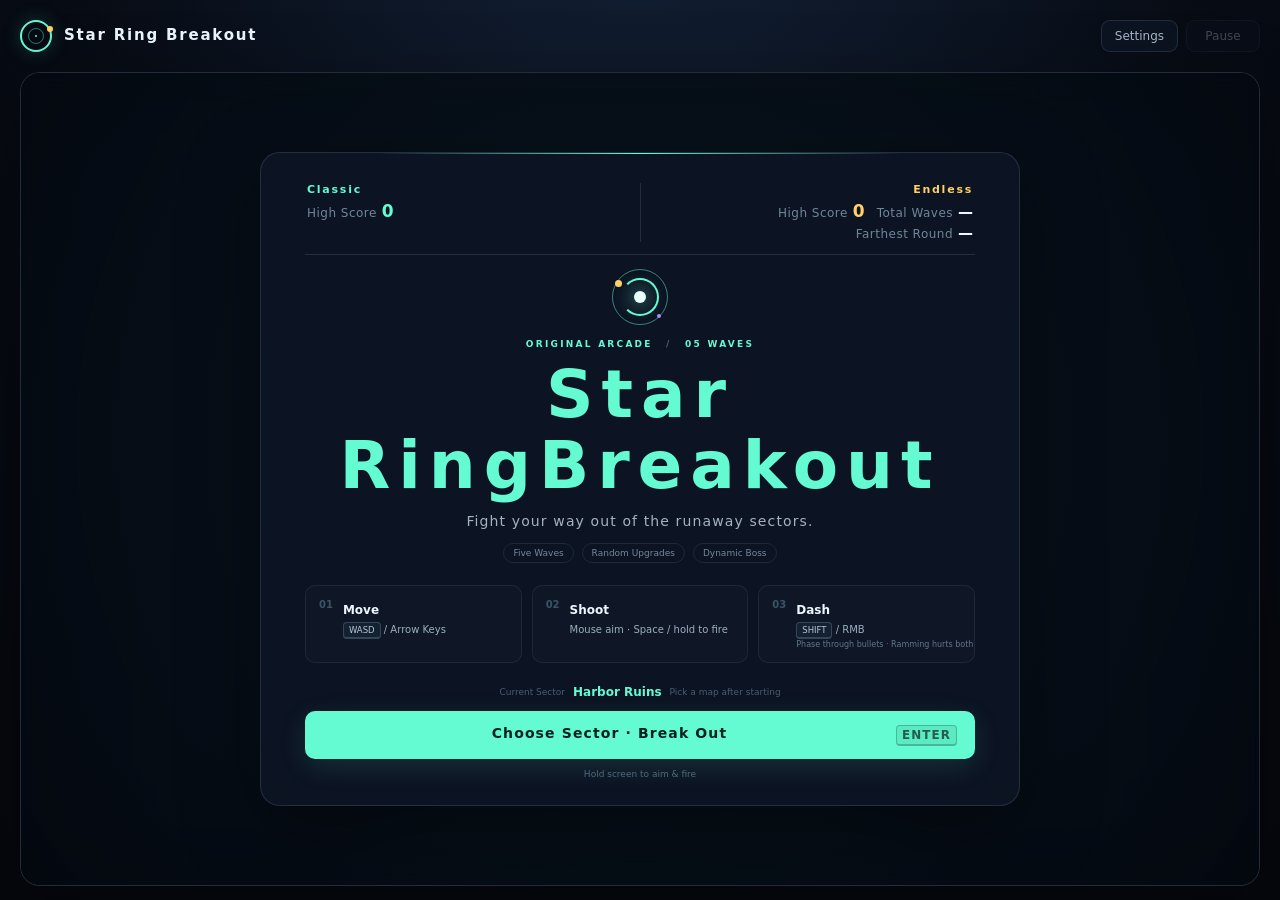
==== commit d4f2abec: "A* 寻路替换 flow field，修复敌人穿交界处、无尽换关切回默认地图、Boss 专用关卡开关、编辑器 Boss 空间校验 - A* 寻路：30px 网格 per-radius 通行性缓存、路径" ====
--- a/index.html
+++ b/index.html
@@ -311,8 +311,8 @@
             <button id="settings-unlimited-toggle" class="sound-switch" type="button" role="switch" aria-checked="false" aria-label="无上限模式" data-en-aria="Unlimited mode"><i aria-hidden="true"></i><span>关闭</span></button>
           </div>
           <div class="setting-row">
-            <div><strong data-en="Custom Sectors in Classic">经典模式加入自制星域</strong><small data-en="Allow custom sectors to be played in Classic mode">允许在经典模式游玩自制星域</small></div>
-            <button id="settings-custom-toggle" class="sound-switch" type="button" role="switch" aria-checked="true" aria-label="经典模式加入自制星域" data-en-aria="Custom sectors in Classic"><i aria-hidden="true"></i><span>开启</span></button>
+            <div><strong data-en="Boss Arena">Boss 专用关卡</strong><small data-en="Teleport to a dedicated arena for boss fights">Boss 关传送到专用竞技场</small></div>
+            <button id="settings-bossarena-toggle" class="sound-switch" type="button" role="switch" aria-checked="true" aria-label="Boss 专用关卡" data-en-aria="Boss Arena"><i aria-hidden="true"></i><span>开启</span></button>
           </div>
           <div class="setting-row">
             <div><strong data-en="Language">语言</strong><small data-en="Interface language">界面显示语言</small></div>
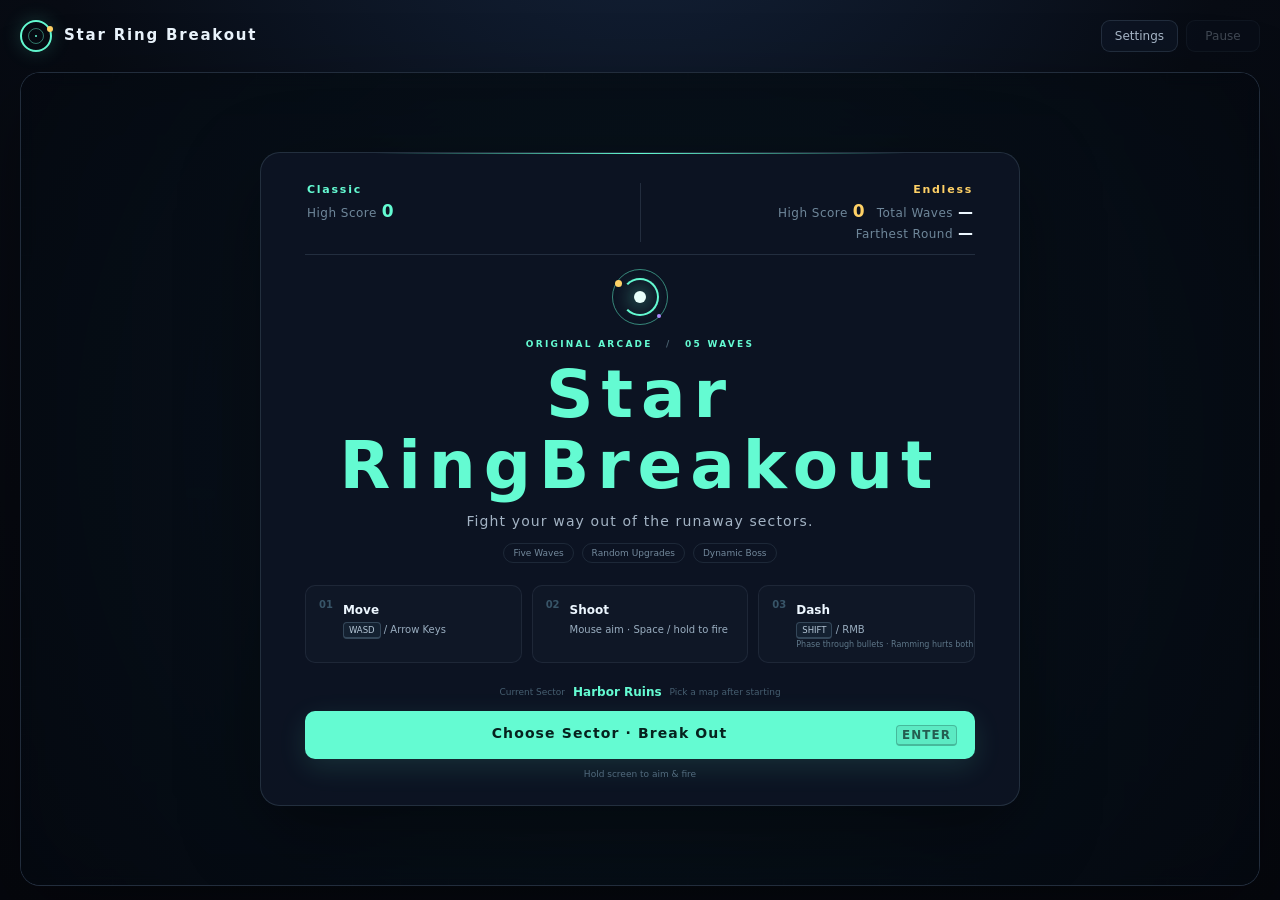
==== commit e4b2f56b: "自制星域分享与导入：地图码一键复制/粘贴还原（SRB1 编码含校验），自制地图选择界面右上角新增制作与导入入口，名称重复自动加空格序号，地图码输入框放大为多行" ====
--- a/index.html
+++ b/index.html
@@ -202,11 +202,15 @@
               </div>
             </div>
           </div>
+          <div class="map-topbar custom-select-tools">
+            <button id="custom-create-btn" class="mode-option" type="button" data-en="Map Maker">自制地图</button>
+            <button id="custom-import-btn" class="mode-option" type="button" data-en="Import Map">导入地图</button>
+          </div>
           <p class="eyebrow">SELECT SECTOR</p>
           <h2 data-en="Choose Custom Sector">选择自制星域</h2>
           <p class="panel-subtitle" data-en="Different terrain and hazards — waves and upgrades stay the same">地形与危险机制不同，波次与强化规则一致</p>
           <div id="custom-map-cards" class="map-cards"></div>
-          <p id="custom-empty" class="custom-empty" hidden data-en="No custom sectors yet — go back and use the Custom Sector entry at the top right to create your first map.">还没有自制星域——返回选择星域，点击右上角的「自制星域」创建第一张地图。</p>
+          <p id="custom-empty" class="custom-empty" hidden data-en="No custom sectors yet — use Map Maker at the top right to create your first map, or Import Map to paste a map code.">还没有自制星域——点击右上角「自制地图」创建第一张地图，或「导入地图」粘贴地图码。</p>
           <div class="map-actions">
             <button id="custom-select-back-btn" class="secondary-btn" type="button" data-en="Back">返回</button>
             <button id="custom-select-start-btn" class="primary-btn" type="button" data-en="Enter Sector">进入星域</button>
@@ -215,12 +219,13 @@
       </div>
 
       <div id="editor-dialog-overlay" class="overlay editor-dialog-overlay" hidden>
-        <section class="panel compact-panel editor-dialog-panel" role="dialog" aria-modal="true">
+        <section id="editor-dialog-panel" class="panel compact-panel editor-dialog-panel" role="dialog" aria-modal="true">
           <p id="editor-dialog-eyebrow" class="eyebrow">CUSTOM SECTOR</p>
           <h2 id="editor-dialog-title"></h2>
           <p id="editor-dialog-text" class="panel-subtitle" hidden></p>
           <input id="editor-dialog-input" type="text" maxlength="16" hidden>
           <input id="editor-dialog-desc-input" type="text" maxlength="24" hidden>
+          <textarea id="editor-dialog-code" hidden></textarea>
           <div id="editor-dialog-actions" class="editor-dialog-actions"></div>
         </section>
       </div>
--- a/style.css
+++ b/style.css
@@ -559,7 +559,7 @@
 .file-name { max-width: 130px; overflow: hidden; text-overflow: ellipsis; white-space: nowrap; color: var(--muted); font-size: 10px; }
 
 .editor-overlay { position: absolute; inset: 0; z-index: 13; background: #0d0a1a; display: flex; }
-.editor-side { flex: 0 0 auto; display: flex; flex-direction: column; gap: 10px; padding: 12px; background: #0a1120; }
+.editor-side { flex: 0 0 auto; display: flex; flex-direction: column; gap: 10px; padding: 12px; background: #0a1120; overflow-y: auto; overflow-x: hidden; }
 .editor-side-left { width: 76px; align-items: stretch; }
 .editor-side-right { width: 76px; align-items: stretch; }
 .editor-canvas-wrap { flex: 1 1 auto; min-width: 0; position: relative; }
@@ -579,7 +579,7 @@
 .editor-tool[data-act="undo"] { margin-top: auto; }
 .editor-tool[data-act] { font-size: 10px; min-height: 30px; color: #7d8fa3; }
 .editor-materials { display: flex; flex-direction: column; gap: 8px; padding: 4px; border: 1px solid var(--line); border-radius: 12px; background: rgba(10, 17, 28, 0.9); }
-.editor-material { display: flex; flex-direction: column; align-items: center; justify-content: center; gap: 7px; min-height: 72px; padding: 8px 4px; border: 1px solid transparent; border-radius: 8px; background: transparent; color: #a9b8c9; font-size: 11px; cursor: pointer; transition: 150ms ease; }
+.editor-material { display: flex; flex-direction: column; align-items: center; justify-content: center; gap: 7px; min-height: 72px; padding: 8px 4px; border: 1px solid transparent; border-radius: 8px; background: transparent; color: #a9b8c9; font-size: 11px; cursor: pointer; transition: 150ms ease; white-space: nowrap; }
 .editor-material i { position: relative; display: block; width: 32px; height: 32px; }
 .editor-material i::before {
   content: "";
@@ -599,6 +599,8 @@
 .editor-material.selected i::before { background: #64fbd2; border-color: #64fbd2; }
 
 .custom-select-overlay { z-index: 13; }
+.custom-select-tools { left: auto; right: 14px; }
+.custom-select-tools .mode-option { justify-content: center; padding: 0 12px; }
 .custom-select-panel .map-actions { grid-template-columns: 1fr 2fr; }
 .custom-select-panel .map-actions .secondary-btn { margin-top: 0; }
 .custom-map-card { cursor: pointer; }
@@ -615,6 +617,9 @@
 .editor-dialog-panel input { width: 100%; min-height: 44px; padding: 0 13px; border: 1px solid var(--line); border-radius: 9px; background: #0b1521; color: var(--text); font-size: 14px; font-family: inherit; }
 .editor-dialog-panel input + input { margin-top: 10px; }
 .editor-dialog-panel input:focus { outline: 2px solid var(--mint); outline-offset: 2px; border-color: transparent; }
+.editor-dialog-panel.map-code-dialog { width: min(100%, 600px); }
+.editor-dialog-panel textarea { width: 100%; min-height: 220px; padding: 12px 13px; border: 1px solid var(--line); border-radius: 9px; background: #0b1521; color: var(--text); font-size: 12px; line-height: 1.7; font-family: inherit; resize: vertical; word-break: break-all; white-space: pre-wrap; }
+.editor-dialog-panel textarea:focus { outline: 2px solid var(--mint); outline-offset: 2px; border-color: transparent; }
 .editor-dialog-actions { display: flex; gap: 10px; margin-top: 18px; }
 .editor-dialog-actions button { flex: 1; width: auto; }
 .editor-dialog-actions .secondary-btn { margin-top: 0; }
